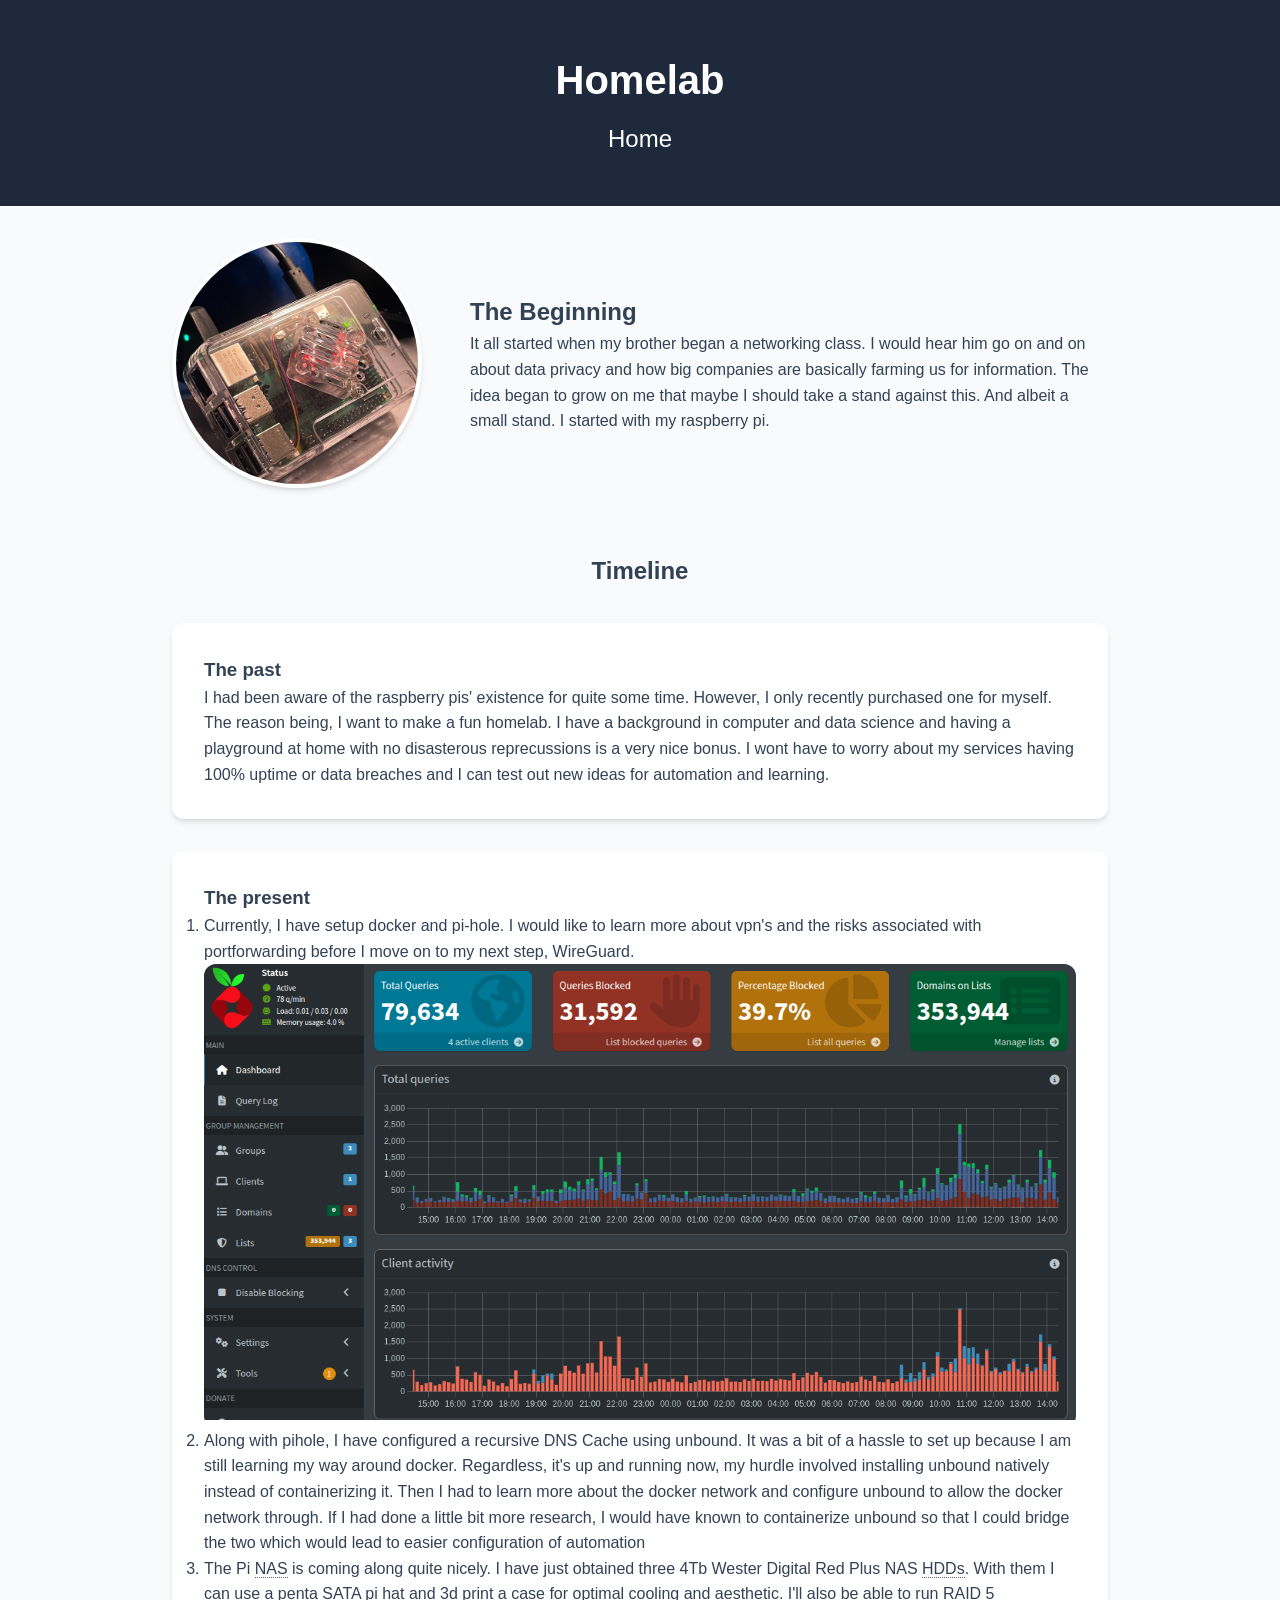
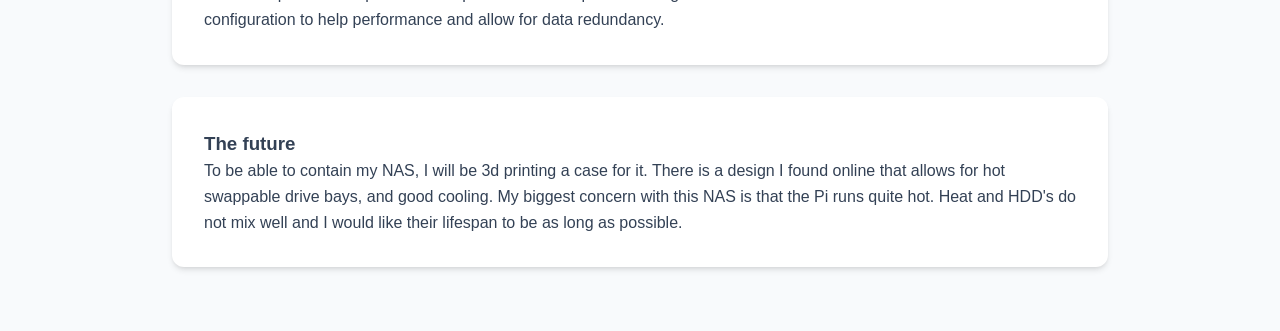
==== homelab.html @ 77674247 "Homelab content update" ====
<!DOCTYPE html>
<html lang="en">

<head>
    <meta charset="UTF-8">
    <meta name="viewport" content="width=device-width, initial-scale=1.0">
    <meta name="description"
        content="Ren Moody's personal portfolio website showcasing projects and experience in software development.">
    <meta name="keywords"
        content="Ren Moody, portfolio, software developer, projects, computer science, Christopher Newport University">
    <title>Ren Moody Portfolio</title>
    <link rel="stylesheet" href="new_style.css">
    <link rel="stylesheet" href="https://cdnjs.cloudflare.com/ajax/libs/font-awesome/6.5.1/css/all.min.css">
</head>

<body>
    <header>
        <div class="header">
            <h1>Homelab</h1>
            <nav><a href="index.html" style="text-decoration: none">Home</a></nav>
        </div>
    </header>

    <section id=about>
        <div class="container">
            <img src="./images/pi.jpeg" alt="raspberrypi" class="profile-pic">
            <div class="about-text">
                <h2>The Beginning</h2>
                <p>It all started when my brother began a networking class. I would hear him go on and on about data
                    privacy and how big companies are basically farming us for information. The idea began to grow on me
                    that maybe I should take a stand against this. And albeit a small stand. I started with my raspberry
                    pi.</p>
            </div>
    </section>
    <section id="projects">
        <div class="container">
            <h2>Timeline</h2>
            <div class="project" tabindex="0">
                <h3>The past</h3>
                <p>I had been aware of the raspberry pis' existence for quite some time. However, I only recently
                    purchased one for myself. The reason being, I want to make a fun homelab. I have a background in
                    computer and data science and having a playground at home with no disasterous reprecussions is a
                    very nice bonus. I wont have to worry about my services having 100% uptime or data breaches and I
                    can test out new ideas for automation and learning.</p>
            </div>

            <div class="project" tabindex="0">

                <h3>The present</h3>
                <ol>
                    <li>
                        <p>Currently, I have setup docker and pi-hole. I would like to learn more about vpn's and the
                            risks
                            associated with portforwarding before I move on to my next step, WireGuard. </p>
                        <div class="img">
                            <img src="./images/pi_stats.png" id="pi-stats">
                        </div>
                    </li>
                    <li>
                        <p>Along with pihole, I have configured a recursive DNS Cache using unbound. It was a bit of a
                            hassle to
                            set up because I am still learning my way around docker. Regardless, it's up and running
                            now, my
                            hurdle involved installing unbound natively instead of containerizing it. Then I had to
                            learn more
                            about the docker network and configure unbound to allow the docker network through. If I had
                            done a
                            little bit more research, I would have known to containerize unbound so that I could bridge
                            the two
                            which would lead to easier configuration of automation</p>
                    </li>
                    <li>
                        The Pi <span class="tooltip"
                            data-tooltip="Network Attached Storage: Your own private cloud.">NAS</span></span> is coming
                        along quite nicely. I have just obtained three 4Tb Wester Digital Red Plus NAS <span
                            class="tooltip" data-tooltip="Hard Disk Drive: Magnetic storage for your data.">HDDs</span>.
                        With them I can use a penta SATA pi hat and 3d print a case for optimal cooling and aesthetic.
                        I'll also be able to run RAID 5 configuration to help performance and allow for data redundancy.
                    </li>
                </ol>
            </div>

            <div class="project" tabindex="0">
                <h3>The future</h3>
                <p>
                    To be able to contain my NAS, I will be 3d printing a case for it. There is a design I found online
                    that allows for hot swappable drive bays, and good cooling. My biggest concern with this NAS is that
                    the Pi runs quite hot. Heat and HDD's do not mix well and I would like their lifespan to be as long
                    as possible.

                </p>
            </div>
            <!-- Congratulations for looking through my src code -->
        </div>
    </section>
    <script src="script.js"></script>
</body>

</html>
---- new_style.css ----
:root {
    --primary-color: #2563eb;
    --secondary-color: #1e293b;
    --accent-color: #38bdf8;
    --bg-color: #f8fafc;
    --text-color: #334155;
    --white: #ffffff;
    --shadow: 0 4px 6px -1px rgb(0 0 0 / 0.1), 0 2px 4px -2px rgb(0 0 0 / 0.1);
    --border-radius: 12px;
}

/* Base styling */
* {
    margin: 0;
    padding: 0;
    box-sizing: border-box;
}

html {
    scroll-behavior: smooth;
}

body {
    position: relative;
    font-family: 'Inter', -apple-system, sans-serif;
    line-height: 1.6;
    background-color: var(--bg-color);
    color: var(--text-color);
}
main {
    position: relative;
}
.container {
    max-width: 1000px;
    margin: 0 auto;
    padding: 2rem;
}

/* Header & Nav */
header {
    background: var(--secondary-color);
    color: var(--white);
    padding: 3rem 1rem;
    text-align: center;
}

.header h1 {
    font-size: 2.5rem;
    margin-bottom: 0.5rem;
}

.header nav ul {
    list-style: none;
    display: flex;
    justify-content: center;
    gap: 1.5rem;
    margin-top: 1rem;
}

.header nav a {
    color: var(--white);
    font-size: 1.5rem;
}
.header nav li {
    transition: transform 0.2s ease-out;
    transform: scale(1);
}
.header nav li:hover {
    transition: transform 0.2s ease;
    transform: scale(1.3);
}

/* About */
#about .container {
    display: flex;
    align-items: center;
    gap: 3rem;
    flex-wrap: wrap;
}

.profile-pic {
    width: 250px;
    height: 250px;
    border-radius: 50%;
    object-fit: cover;
    box-shadow: var(--shadow);
    border: 4px solid var(--white);
}

.about-text {
    flex: 1;
    min-width: 300px;
}

/* Skills */

#skills-sentinel {
    position: absolute;
    top: 40vh;
    width: 1px;
    height: 1px;     
    visibility: hidden;
    pointer-events: none;
}

#skills-overview {
    position: sticky;
    top: 0;
    z-index: 100;
    transition: padding 0.3s ease;
    background: inherit;
}

#skills-overview.is-pinned {
    padding: 0.5rem 0;
}
#skills-overview h2 {

    transition: 
        opacity 0.8s ease, 
        max-height 0.5s ease 0.3s, 
        margin-bottom 0.5s ease 0.3s;
        
    max-height: 100px; 
    opacity: 1;
    overflow: hidden;
    margin-bottom: 1rem;
}
#skills-overview.is-pinned h2 {
    opacity: 0;
    max-height: 0;
    margin-bottom: 0;
}

.skills-hub {
    display: flex;
    flex-wrap: wrap;
    gap: 0.8rem;
    margin-top: 1.5rem;
}

.skill-tag {
    text-decoration: none;
    background: var(--white);
    color: var(--primary-color);
    padding: 0.5rem 1.2rem;
    border-radius: 50px;
    font-weight: 600;
    font-size: 0.9rem;
    box-shadow: var(--shadow);
    transition: all 0.3s cubic-bezier(0.4, 0, 0.2, 1);
    border: 1px solid rgba(37, 99, 235, 0.1);
}

.skill-tag:hover {
    background: var(--primary-color);
    color: var(--white);
    transform: scale(1.05);
}

.skill-tag.active-skill {
    background: var(--primary-color);
    color: var(--white);
    transform: scale(1.05);
}


/* Projects */
#projects h2 {
    margin-bottom: 2rem;
    text-align: center;
}

.project {
    scroll-margin-top: 200px;
    background: var(--white);
    padding: 2rem;
    border-radius: var(--border-radius);
    margin-bottom: 2rem;
    outline: 2px solid transparent;
    box-shadow: var(--shadow);
    transition: outline 0.5s ease, box-shadow 0.4s ease, transform 0.4s ease;
}

.project.active-project {
    outline: 2px solid rgba(37, 100, 235, 0.342);
    box-shadow: 0 15px 25px rgba(0, 0, 0, 0.15); 
    transform: translateY(-5px);
}

.project:hover {
    transform: translateY(-5px);
}

.project h3 a {
    color: var(--secondary-color);
    text-decoration: none;
    cursor: pointer;
}

.project h3 a:hover {
    color: var(--primary-color);
}


.project h3 a::before {
    content: '>';
    font-size: 0.8em;
    transition: margin-left 0.2s;
}


.project h3 a:hover::before {
    margin-left: 5px;
}

.project h3 a:active {
    opacity: 0.7;
    transform: scale(0.98);
}


.project-split {
    display: flex;
    align-items: center;
    gap: 2rem;
    overflow: hidden;
}

.project:has(.video-container.expanded) {
    transform: none !important;
    z-index: 99999;
}

.project-split .split-object {
    position: relative;
    width: 40%;
    aspect-ratio: 1/1.4;
    border-radius: var(--border-radius);
    overflow: hidden;
    background: #000;
    flex-shrink: 0;
}

.project .img {
    width: 100%;
    display: block;
    overflow: hidden;
    border-radius: var(--border-radius);
}

.img img {
    width: 100%;
}

.video-container {
    position: relative;
    cursor: pointer;
    width: 40%;
    aspect-ratio: 1/1.4;
    border-radius: var(--border-radius);
    overflow: hidden;
    background: #000;
    flex-shrink: 0;
    align-self: flex-start;
}

.video-container video {
    width: 100%;
    height: 100%;
    display: block;
}


.tooltip {
    border-bottom: 1px dotted #666;
    position: relative;
    cursor: help;
}

/* The Bubble */
.tooltip::after {
    content: attr(data-tooltip);
    position: absolute;
    bottom: 125%;
    left: 50%;
    transform: translateX(-50%);
    background-color: #333;
    color: #fff;
    padding: 8px;
    border-radius: 5px;
    font-size: 14px;
    white-space: nowrap;
    opacity: 0;
    visibility: hidden;
    transition: opacity 0.3s;
    z-index: 10;
}

.tooltip:hover::after {
    opacity: 1;
    visibility: visible;
}



footer {
    text-align: center;
    padding: 2rem;
    background: var(--secondary-color);
    color: var(--white);
    margin-top: 4rem;
}

@media (max-width: 768px) {
    #about .container {
        flex-direction: column;
        text-align: center;
    }

    #skills-overview {
        background-color: transparent;
    }
    #skills-overview h2{
        display: none;
    }
    #skills-overview p{
        display: none;
    }

    .header h1 {
        font-size: 2rem;
    }

    .project-split {
        flex-direction: column;
    }

    .project-split .video-container {
        flex-basis: auto;
        width: 100%;
    }

    .project h3 a {
        background-color: rgba(var(--secondary-color-rgb), 0.1);
        padding: 2px 6px;
        border-radius: 4px;
        font-weight: bold;
    }
}
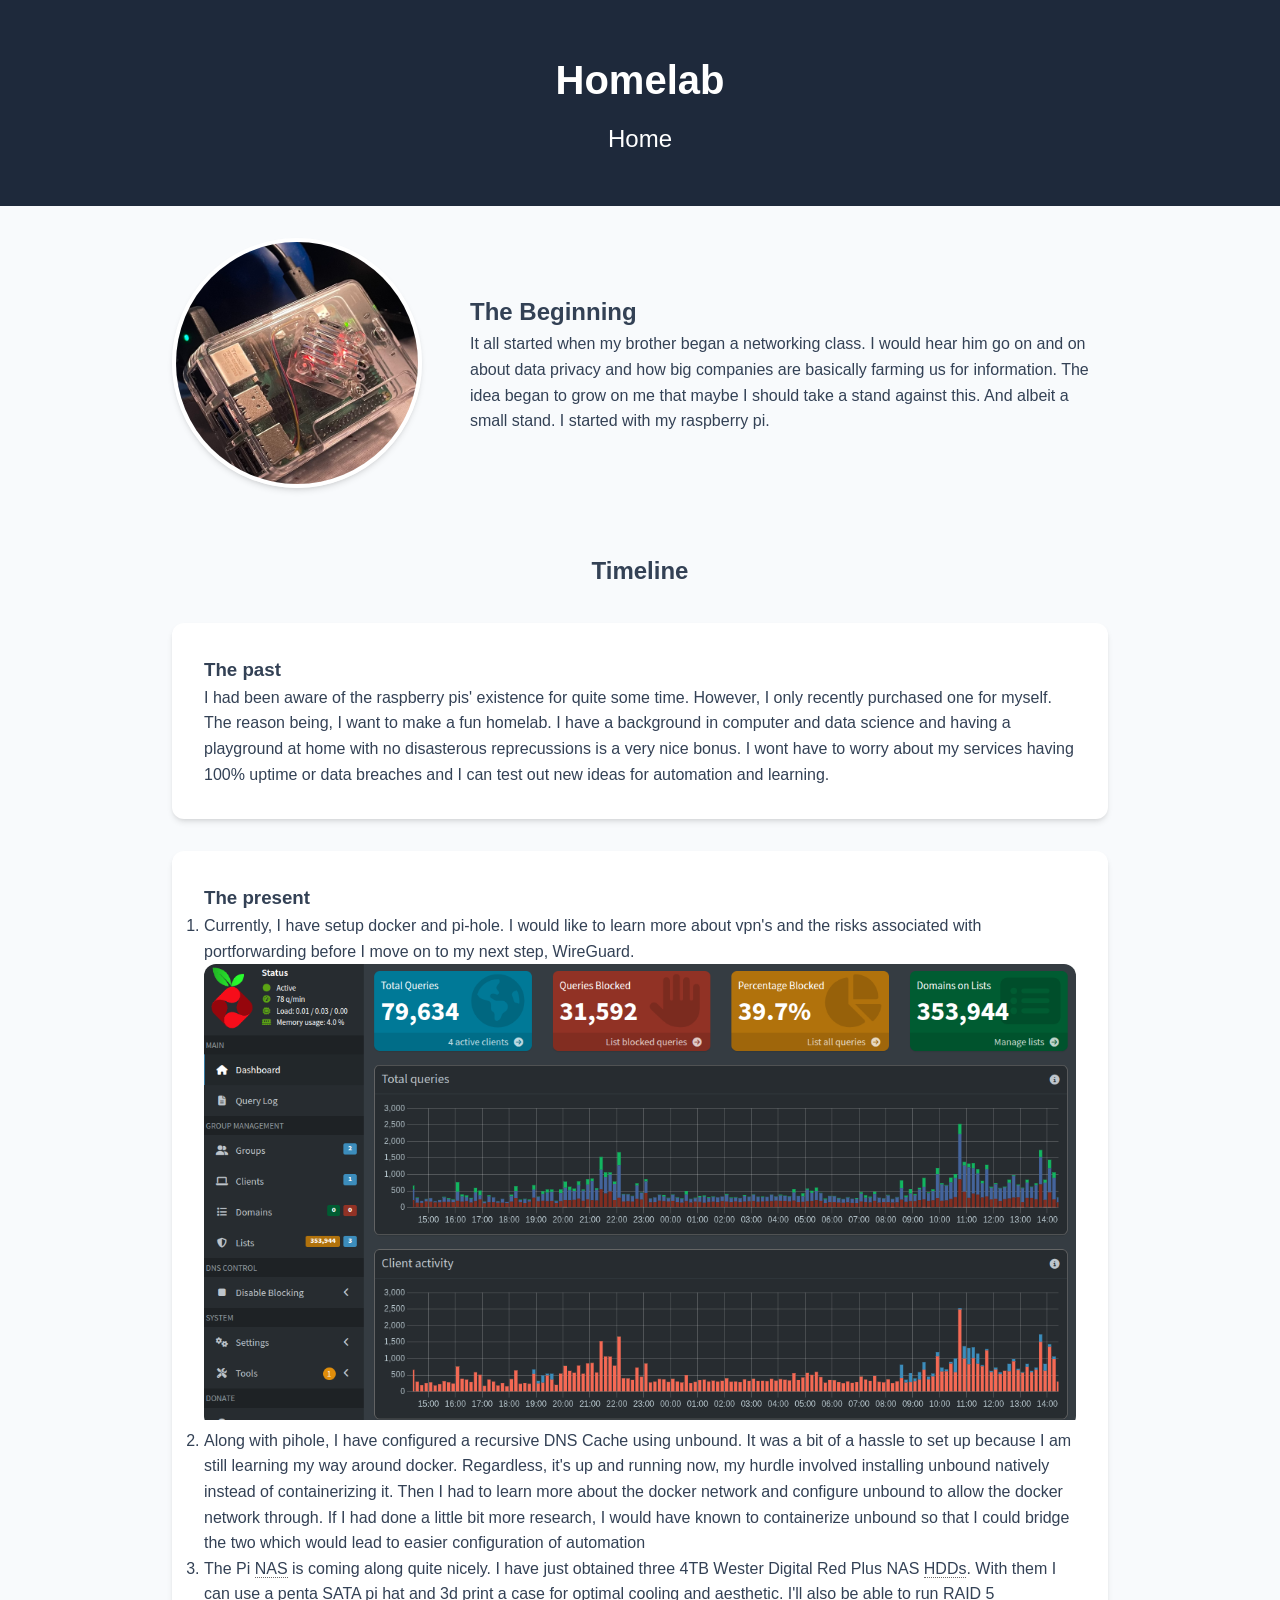
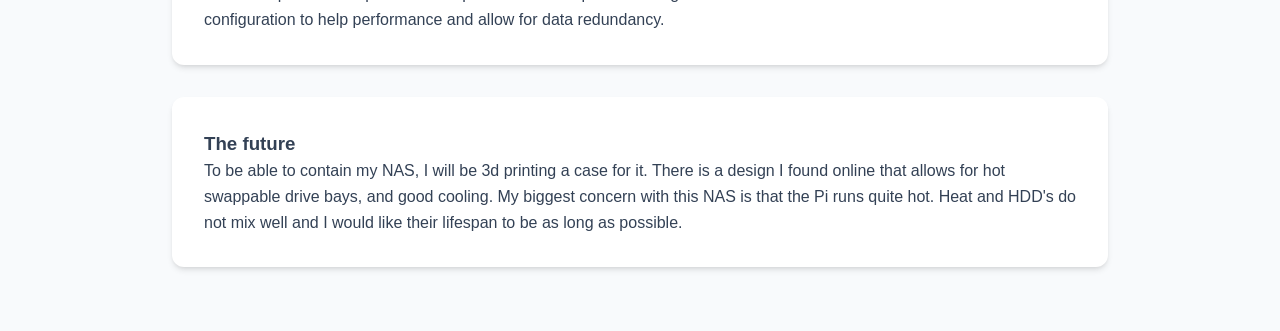
==== commit 5fcb91e3: "typo" ====
--- a/homelab.html
+++ b/homelab.html
@@ -72,7 +72,7 @@
                     <li>
                         The Pi <span class="tooltip"
                             data-tooltip="Network Attached Storage: Your own private cloud.">NAS</span></span> is coming
-                        along quite nicely. I have just obtained three 4Tb Wester Digital Red Plus NAS <span
+                        along quite nicely. I have just obtained three 4TB Wester Digital Red Plus NAS <span
                             class="tooltip" data-tooltip="Hard Disk Drive: Magnetic storage for your data.">HDDs</span>.
                         With them I can use a penta SATA pi hat and 3d print a case for optimal cooling and aesthetic.
                         I'll also be able to run RAID 5 configuration to help performance and allow for data redundancy.
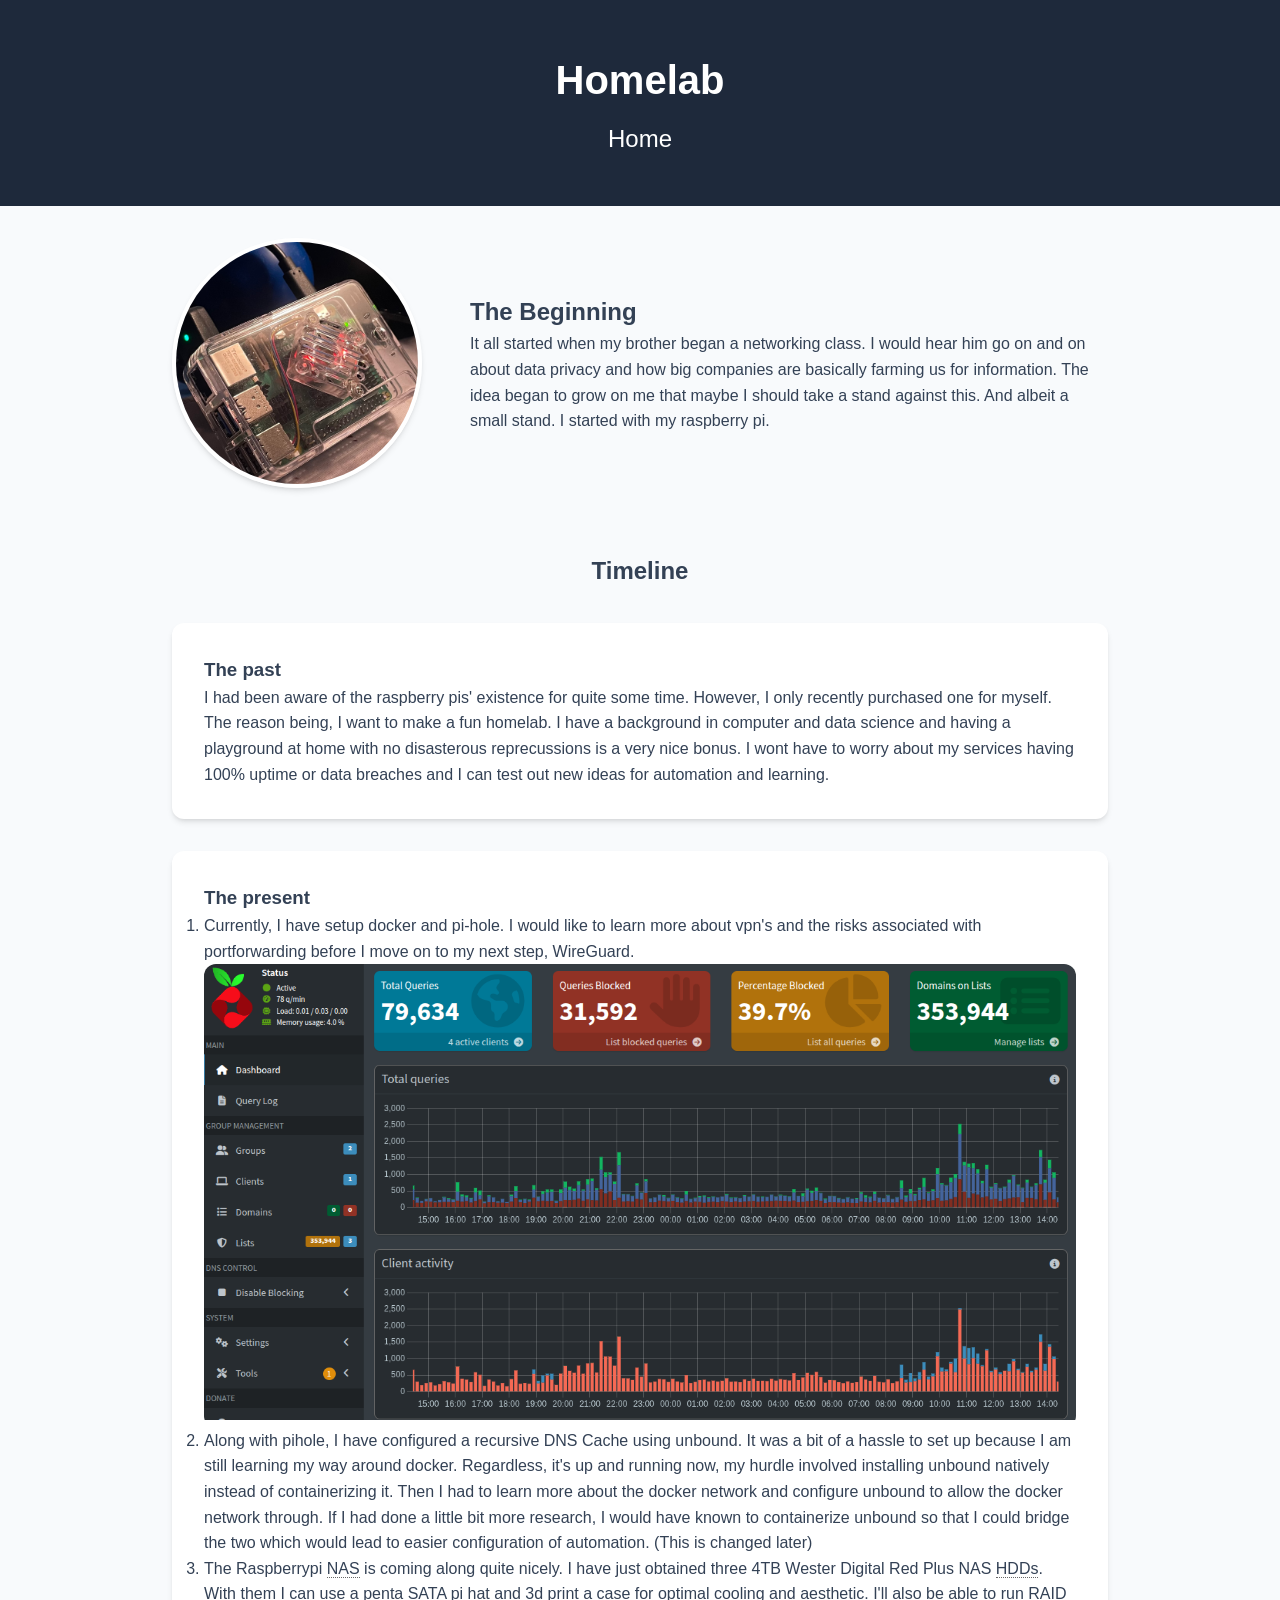
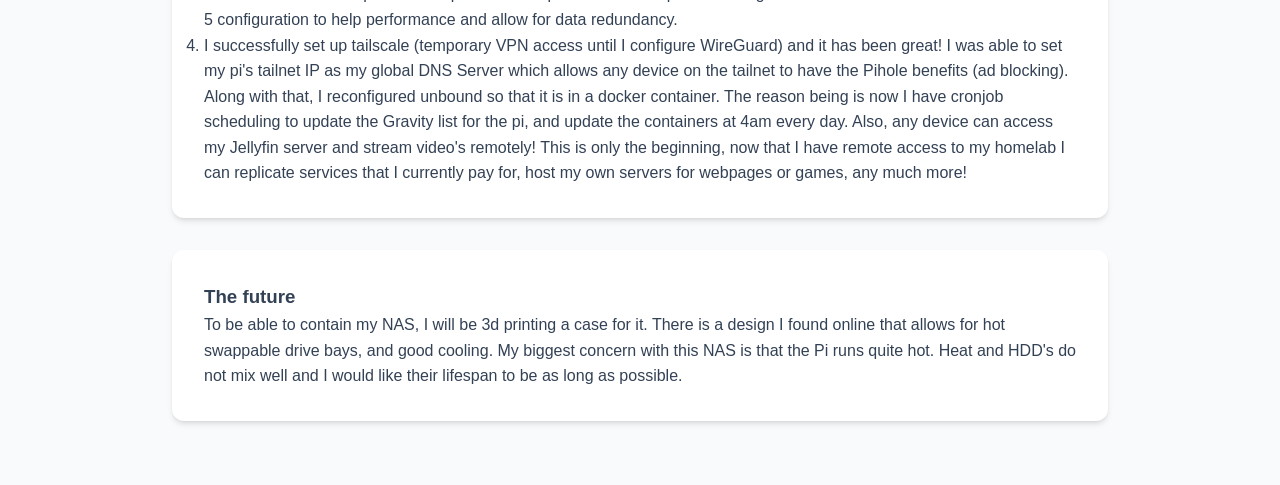
==== commit 6c61f562: "Homelab updates" ====
--- a/homelab.html
+++ b/homelab.html
@@ -67,15 +67,26 @@
                             done a
                             little bit more research, I would have known to containerize unbound so that I could bridge
                             the two
-                            which would lead to easier configuration of automation</p>
+                            which would lead to easier configuration of automation. (This is changed later)</p>
                     </li>
                     <li>
-                        The Pi <span class="tooltip"
+                        The Raspberrypi <span class="tooltip"
                             data-tooltip="Network Attached Storage: Your own private cloud.">NAS</span></span> is coming
                         along quite nicely. I have just obtained three 4TB Wester Digital Red Plus NAS <span
                             class="tooltip" data-tooltip="Hard Disk Drive: Magnetic storage for your data.">HDDs</span>.
                         With them I can use a penta SATA pi hat and 3d print a case for optimal cooling and aesthetic.
                         I'll also be able to run RAID 5 configuration to help performance and allow for data redundancy.
+                    </li>
+                    <li>
+                        I successfully set up tailscale (temporary VPN access until I configure WireGuard) and it has
+                        been great! I was able to set my pi's tailnet IP as my global DNS Server which allows any device
+                        on the tailnet to have the Pihole benefits (ad blocking). Along with that, I reconfigured
+                        unbound so that it is in a docker container. The reason being is now I have cronjob scheduling
+                        to update the Gravity list for the pi, and update the containers at 4am every day. Also, any
+                        device can access my
+                        Jellyfin server and stream video's remotely! This is only the beginning, now that I have remote
+                        access to my homelab I can replicate services that I currently pay for, host my own servers for
+                        webpages or games, any much more!
                     </li>
                 </ol>
             </div>
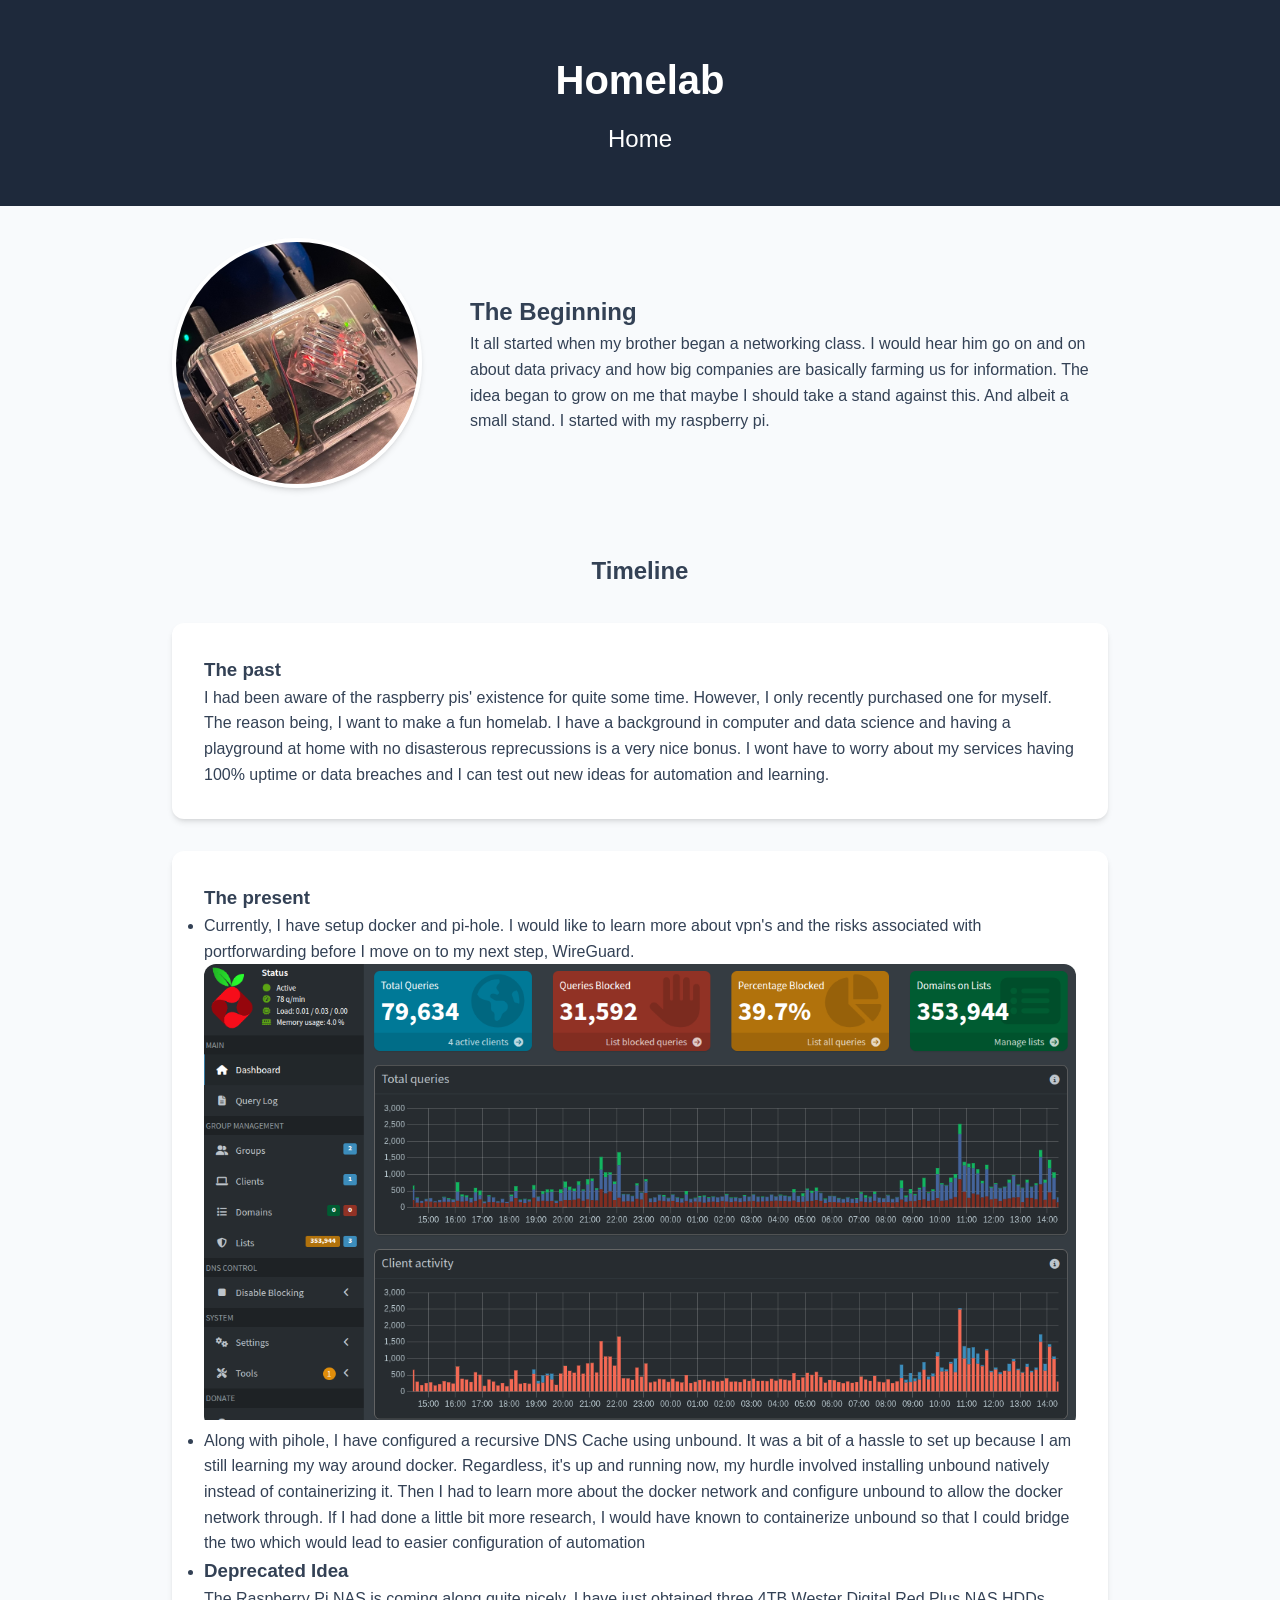
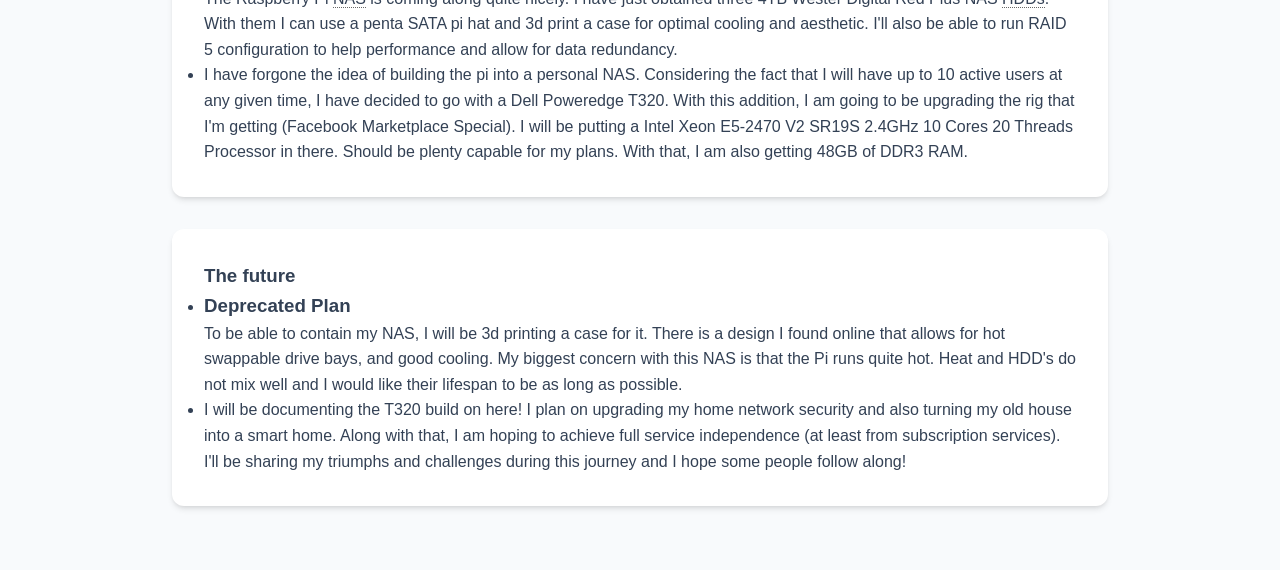
==== commit b75d5132: "Homelab updates" ====
--- a/homelab.html
+++ b/homelab.html
@@ -47,8 +47,8 @@
             <div class="project" tabindex="0">
 
                 <h3>The present</h3>
-                <ol>
-                    <li>
+                <ul>
+                    <li> 
                         <p>Currently, I have setup docker and pi-hole. I would like to learn more about vpn's and the
                             risks
                             associated with portforwarding before I move on to my next step, WireGuard. </p>
@@ -67,10 +67,10 @@
                             done a
                             little bit more research, I would have known to containerize unbound so that I could bridge
                             the two
-                            which would lead to easier configuration of automation. (This is changed later)</p>
+                            which would lead to easier configuration of automation</p>
                     </li>
-                    <li>
-                        The Raspberrypi <span class="tooltip"
+                    <li> <h3>Deprecated Idea</h3>
+                        The Raspberry Pi <span class="tooltip"
                             data-tooltip="Network Attached Storage: Your own private cloud.">NAS</span></span> is coming
                         along quite nicely. I have just obtained three 4TB Wester Digital Red Plus NAS <span
                             class="tooltip" data-tooltip="Hard Disk Drive: Magnetic storage for your data.">HDDs</span>.
@@ -78,28 +78,29 @@
                         I'll also be able to run RAID 5 configuration to help performance and allow for data redundancy.
                     </li>
                     <li>
-                        I successfully set up tailscale (temporary VPN access until I configure WireGuard) and it has
-                        been great! I was able to set my pi's tailnet IP as my global DNS Server which allows any device
-                        on the tailnet to have the Pihole benefits (ad blocking). Along with that, I reconfigured
-                        unbound so that it is in a docker container. The reason being is now I have cronjob scheduling
-                        to update the Gravity list for the pi, and update the containers at 4am every day. Also, any
-                        device can access my
-                        Jellyfin server and stream video's remotely! This is only the beginning, now that I have remote
-                        access to my homelab I can replicate services that I currently pay for, host my own servers for
-                        webpages or games, any much more!
+                        I have forgone the idea of building the pi into a personal NAS. Considering the fact that I will have up to 10 active users at any given time, I have decided to go with a Dell Poweredge T320. With this addition, I am going to be upgrading the rig that I'm getting (Facebook Marketplace Special). I will be putting a Intel Xeon E5-2470 V2 SR19S 2.4GHz 10 Cores 20 Threads Processor in there. Should be plenty capable for my plans. With that, I am also getting 48GB of DDR3 RAM.
                     </li>
                 </ol>
             </div>
 
+            <div>
+
+            </div>
+
             <div class="project" tabindex="0">
                 <h3>The future</h3>
-                <p>
+                <ul>
+                    <li>
+                        <h3>Deprecated Plan</h3>
                     To be able to contain my NAS, I will be 3d printing a case for it. There is a design I found online
                     that allows for hot swappable drive bays, and good cooling. My biggest concern with this NAS is that
                     the Pi runs quite hot. Heat and HDD's do not mix well and I would like their lifespan to be as long
                     as possible.
-
-                </p>
+                    </li>
+                    <li>
+                        I will be documenting the T320 build on here! I plan on upgrading my home network security and also turning my old house into a smart home. Along with that, I am hoping to achieve full service independence (at least from subscription services). I'll be sharing my triumphs and challenges during this journey and I hope some people follow along!
+                    </li>
+                </ul>
             </div>
             <!-- Congratulations for looking through my src code -->
         </div>
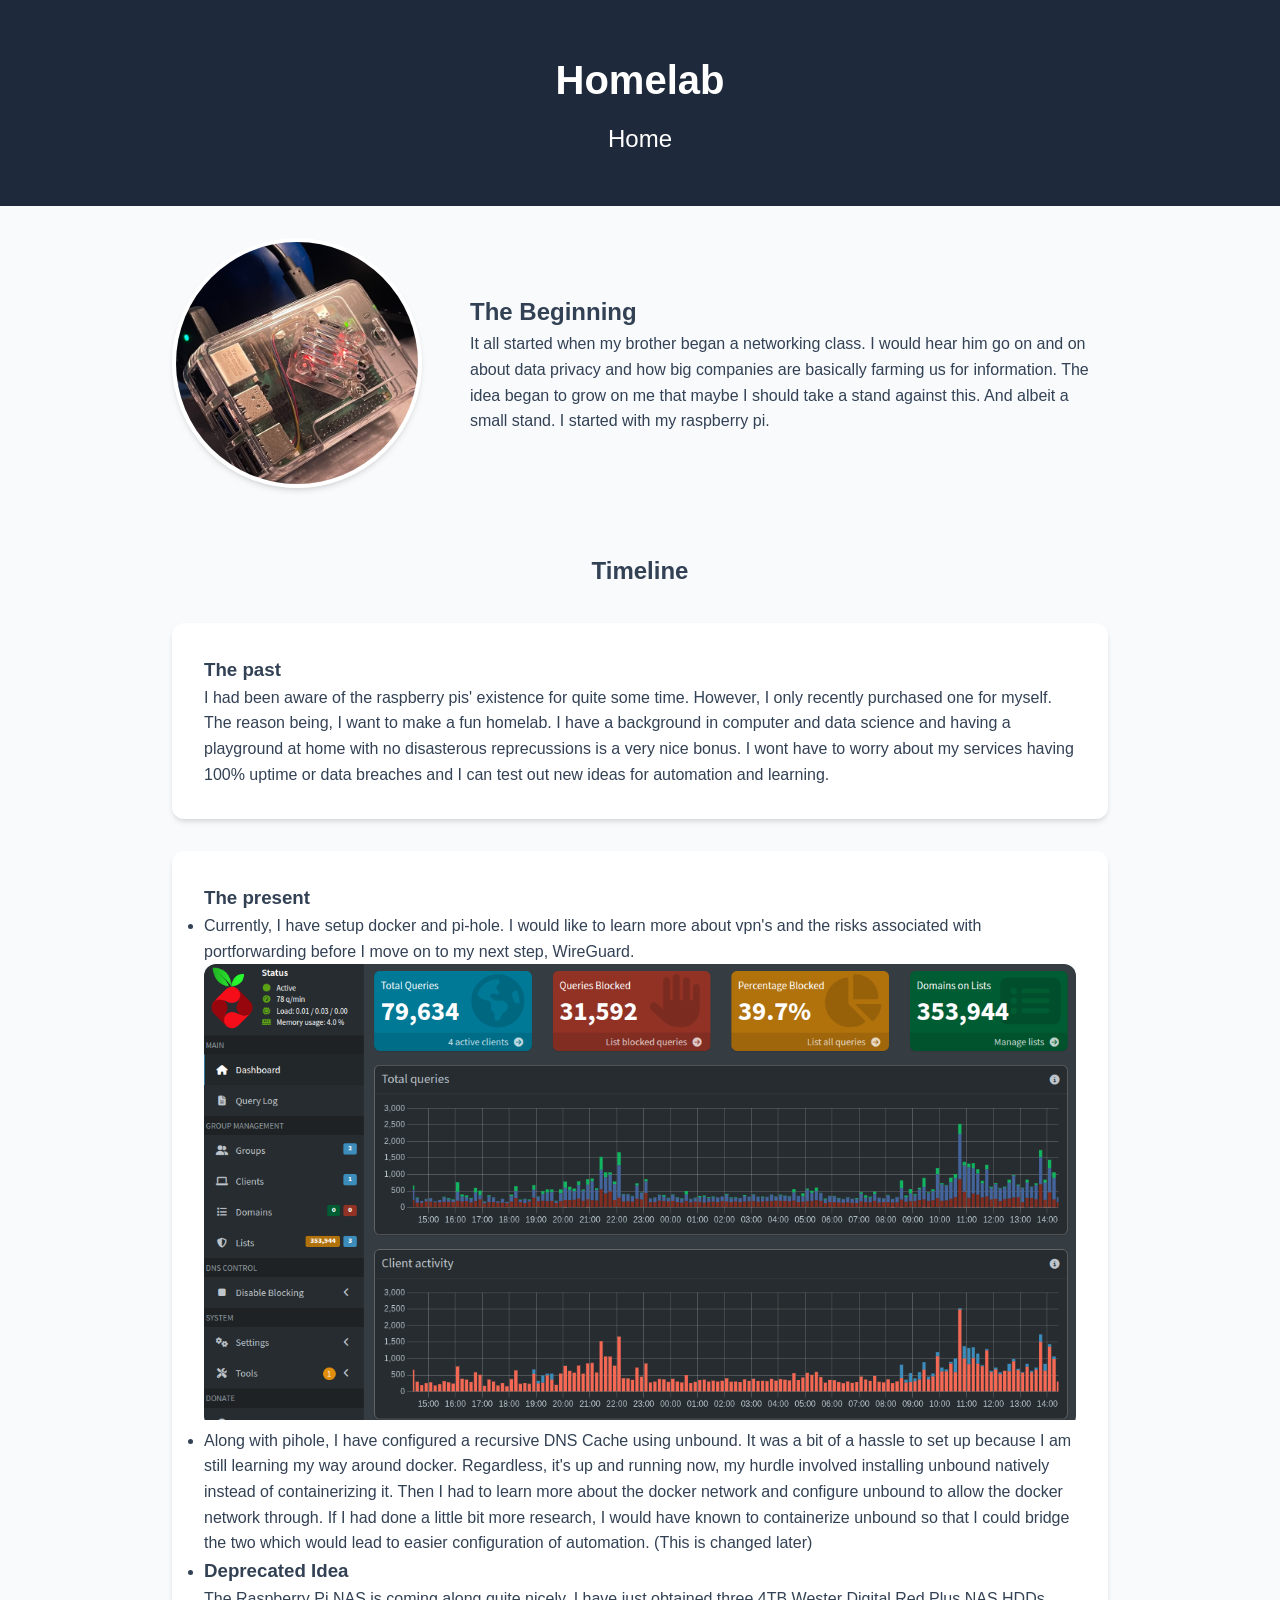
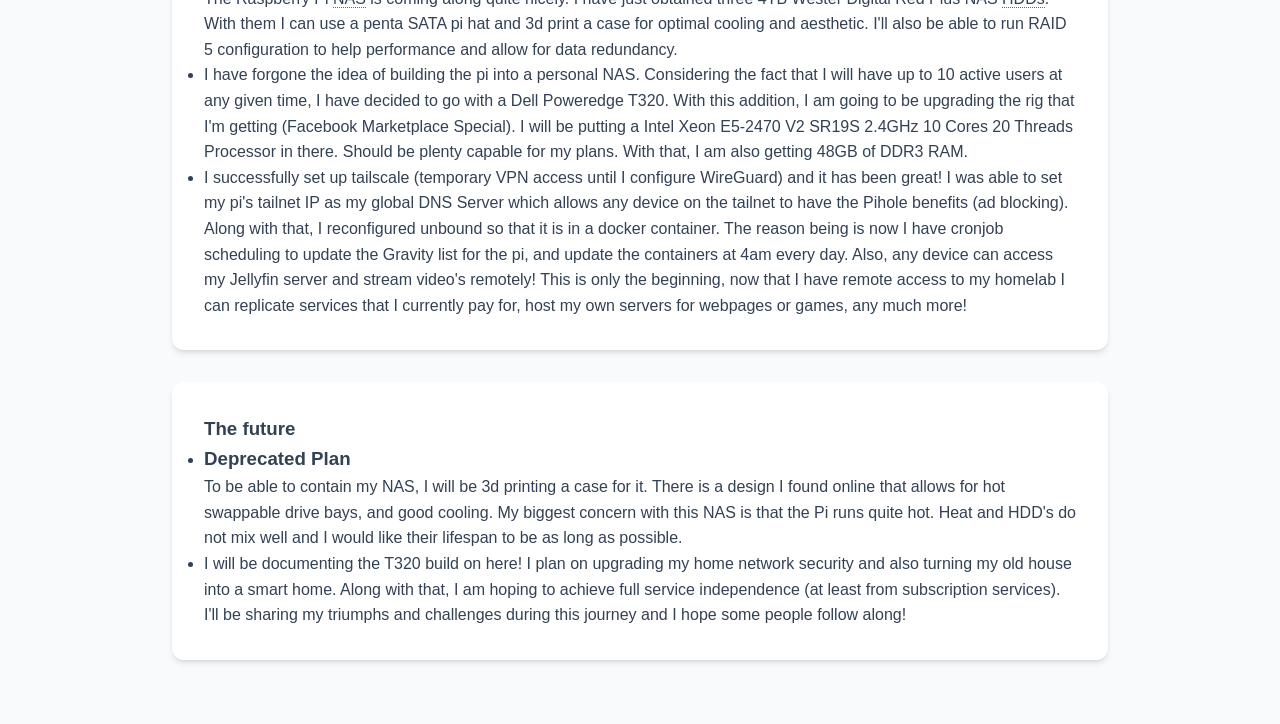
==== commit 28b5f2d8: "Merge conflict" ====
--- a/homelab.html
+++ b/homelab.html
@@ -67,7 +67,7 @@
                             done a
                             little bit more research, I would have known to containerize unbound so that I could bridge
                             the two
-                            which would lead to easier configuration of automation</p>
+                            which would lead to easier configuration of automation. (This is changed later)</p>
                     </li>
                     <li> <h3>Deprecated Idea</h3>
                         The Raspberry Pi <span class="tooltip"
@@ -80,6 +80,15 @@
                     <li>
                         I have forgone the idea of building the pi into a personal NAS. Considering the fact that I will have up to 10 active users at any given time, I have decided to go with a Dell Poweredge T320. With this addition, I am going to be upgrading the rig that I'm getting (Facebook Marketplace Special). I will be putting a Intel Xeon E5-2470 V2 SR19S 2.4GHz 10 Cores 20 Threads Processor in there. Should be plenty capable for my plans. With that, I am also getting 48GB of DDR3 RAM.
                     </li>
+                    <li>                        I successfully set up tailscale (temporary VPN access until I configure WireGuard) and it has
+                        been great! I was able to set my pi's tailnet IP as my global DNS Server which allows any device
+                        on the tailnet to have the Pihole benefits (ad blocking). Along with that, I reconfigured
+                        unbound so that it is in a docker container. The reason being is now I have cronjob scheduling
+                        to update the Gravity list for the pi, and update the containers at 4am every day. Also, any
+                        device can access my
+                        Jellyfin server and stream video's remotely! This is only the beginning, now that I have remote
+                        access to my homelab I can replicate services that I currently pay for, host my own servers for
+                        webpages or games, any much more!</li>
                 </ol>
             </div>
 
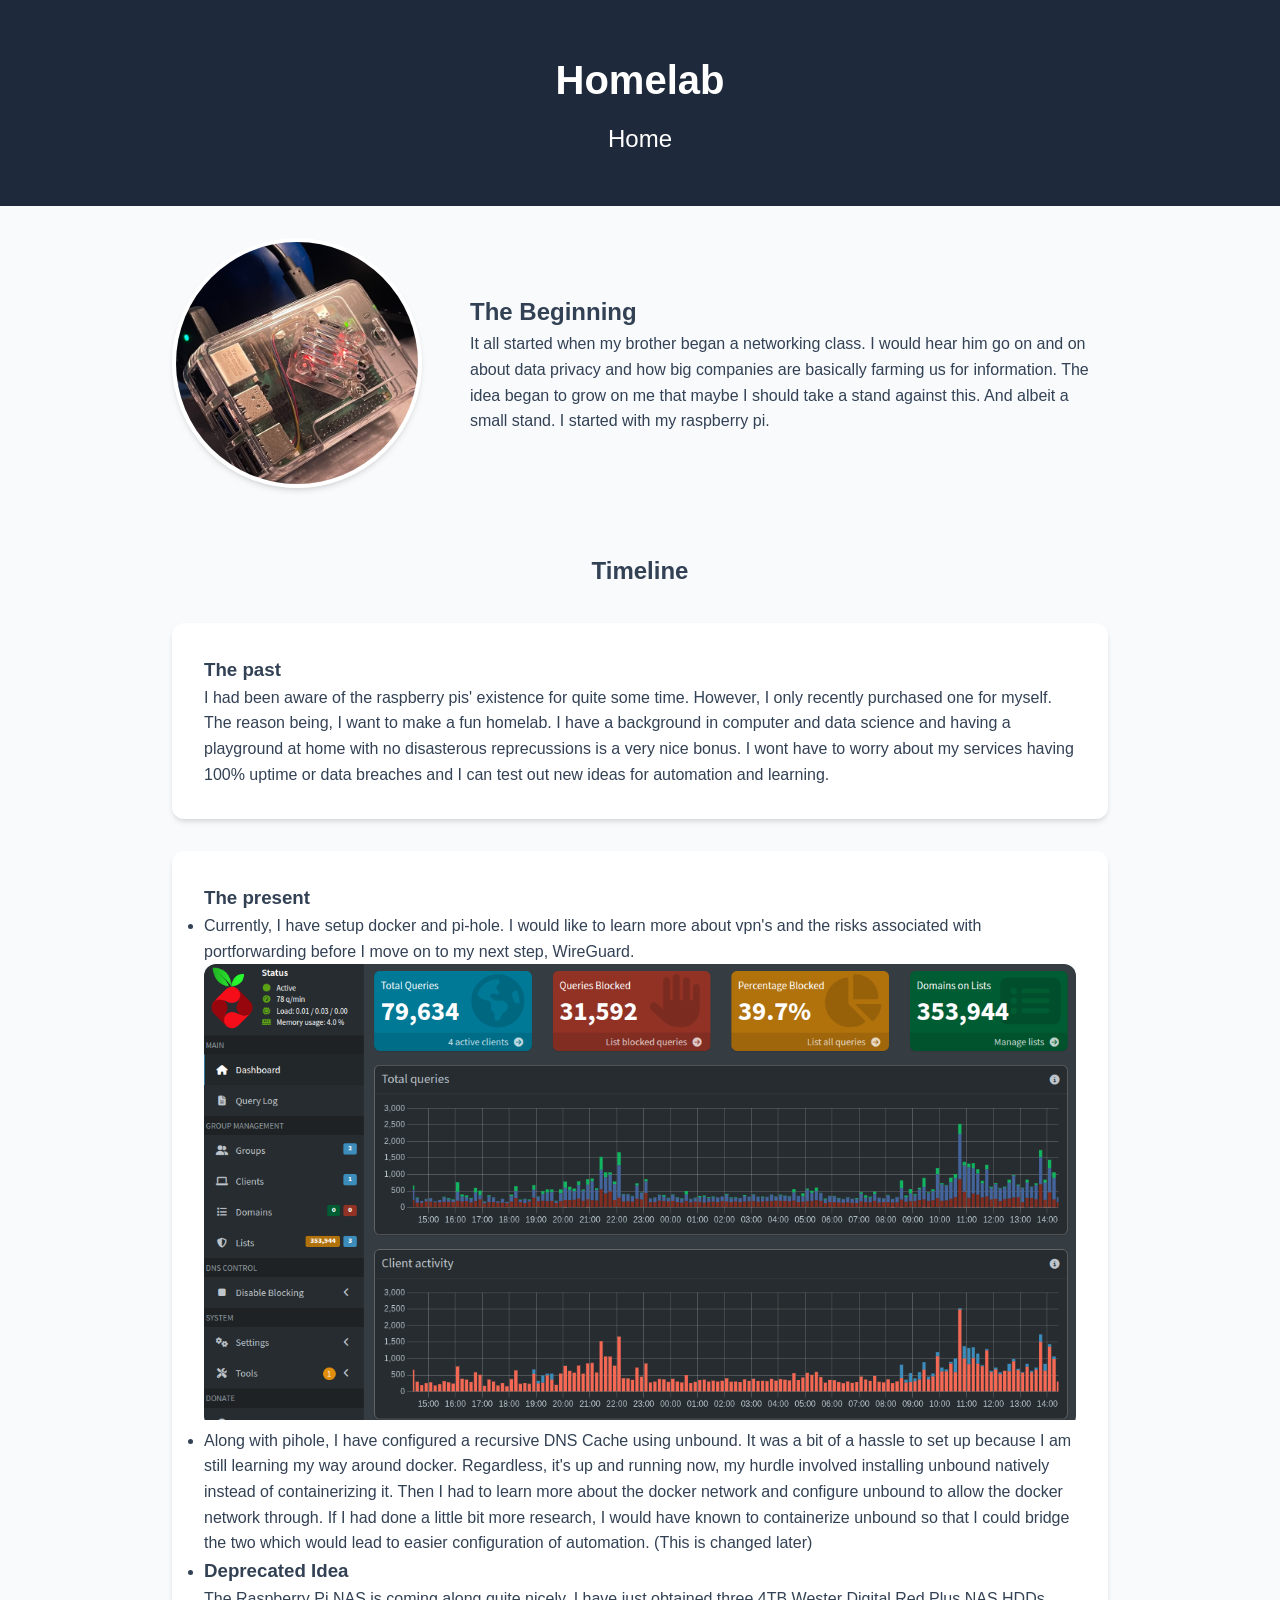
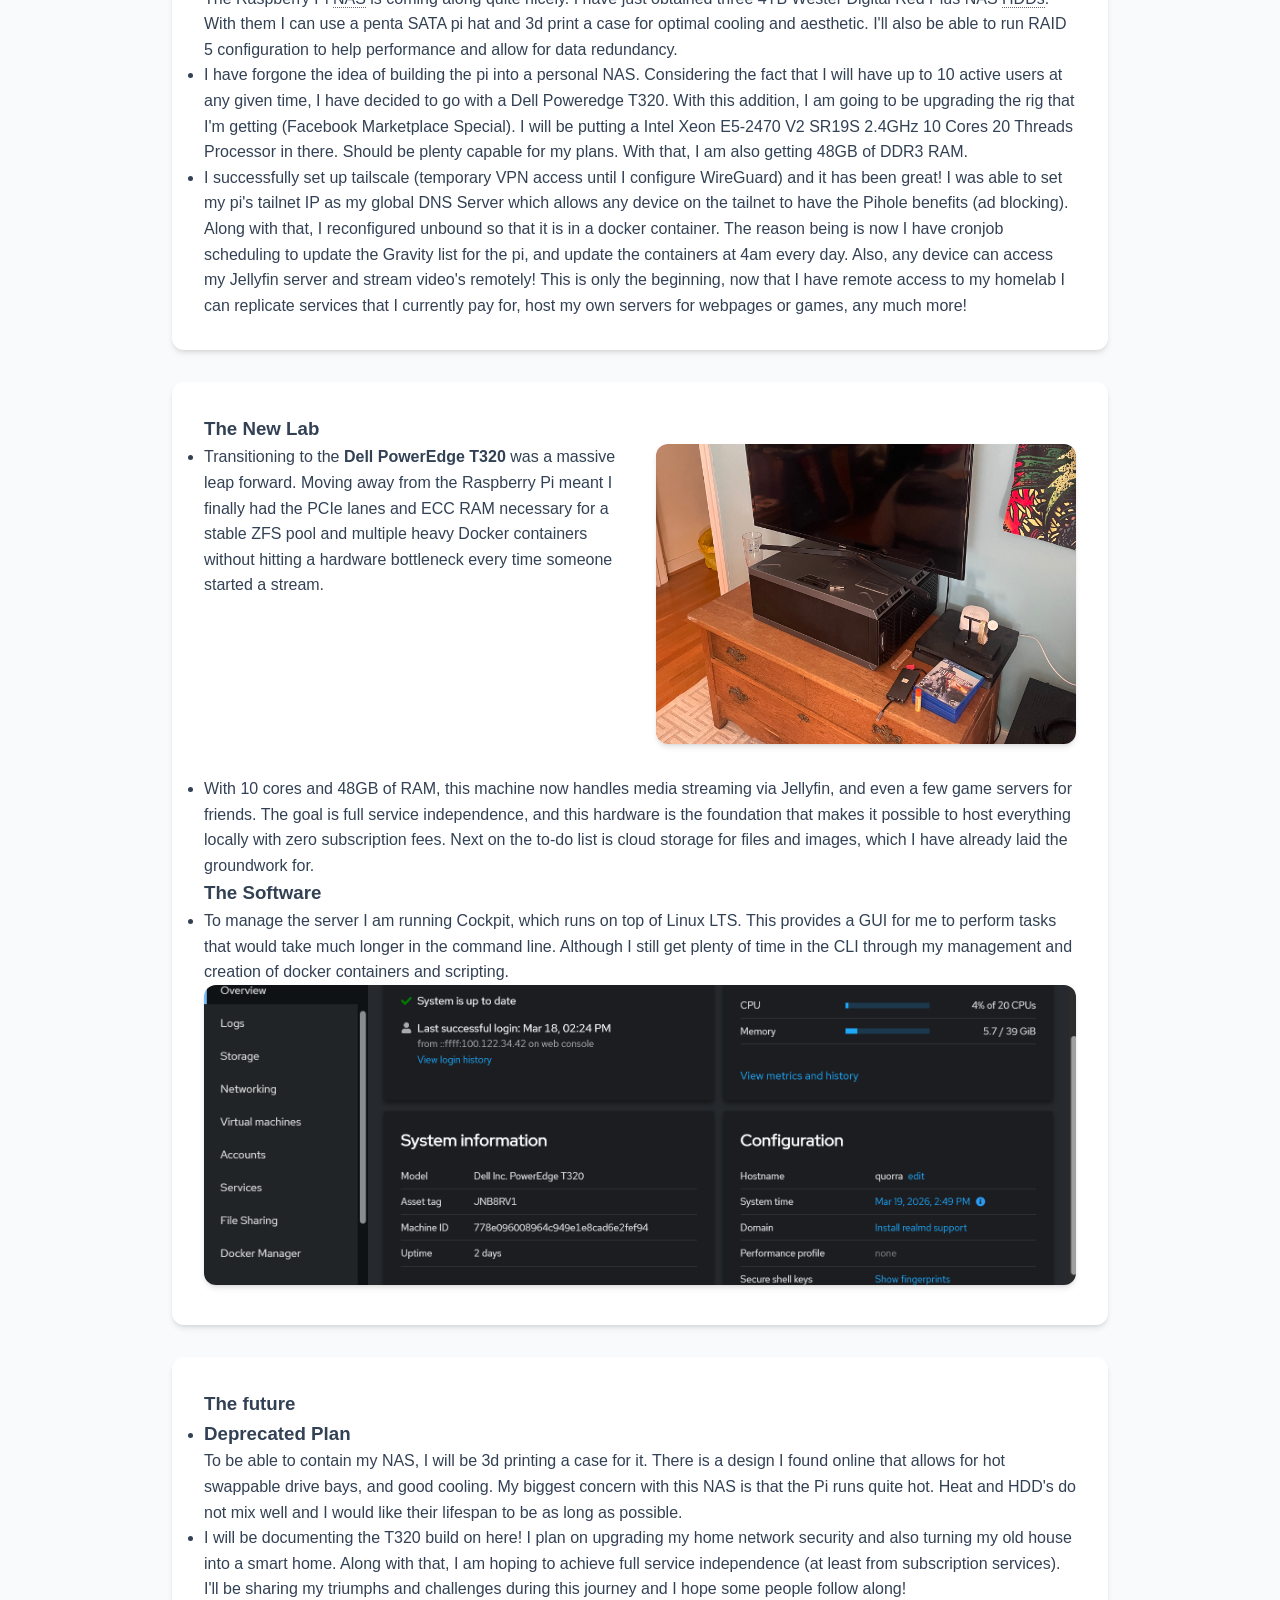
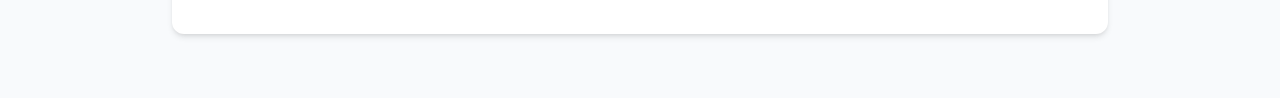
==== commit 9290a011: "Homelab Update" ====
--- a/homelab.html
+++ b/homelab.html
@@ -48,7 +48,7 @@
 
                 <h3>The present</h3>
                 <ul>
-                    <li> 
+                    <li>
                         <p>Currently, I have setup docker and pi-hole. I would like to learn more about vpn's and the
                             risks
                             associated with portforwarding before I move on to my next step, WireGuard. </p>
@@ -69,7 +69,8 @@
                             the two
                             which would lead to easier configuration of automation. (This is changed later)</p>
                     </li>
-                    <li> <h3>Deprecated Idea</h3>
+                    <li>
+                        <h3>Deprecated Idea</h3>
                         The Raspberry Pi <span class="tooltip"
                             data-tooltip="Network Attached Storage: Your own private cloud.">NAS</span></span> is coming
                         along quite nicely. I have just obtained three 4TB Wester Digital Red Plus NAS <span
@@ -78,9 +79,13 @@
                         I'll also be able to run RAID 5 configuration to help performance and allow for data redundancy.
                     </li>
                     <li>
-                        I have forgone the idea of building the pi into a personal NAS. Considering the fact that I will have up to 10 active users at any given time, I have decided to go with a Dell Poweredge T320. With this addition, I am going to be upgrading the rig that I'm getting (Facebook Marketplace Special). I will be putting a Intel Xeon E5-2470 V2 SR19S 2.4GHz 10 Cores 20 Threads Processor in there. Should be plenty capable for my plans. With that, I am also getting 48GB of DDR3 RAM.
+                        I have forgone the idea of building the pi into a personal NAS. Considering the fact that I will
+                        have up to 10 active users at any given time, I have decided to go with a Dell Poweredge T320.
+                        With this addition, I am going to be upgrading the rig that I'm getting (Facebook Marketplace
+                        Special). I will be putting a Intel Xeon E5-2470 V2 SR19S 2.4GHz 10 Cores 20 Threads Processor
+                        in there. Should be plenty capable for my plans. With that, I am also getting 48GB of DDR3 RAM.
                     </li>
-                    <li>                        I successfully set up tailscale (temporary VPN access until I configure WireGuard) and it has
+                    <li> I successfully set up tailscale (temporary VPN access until I configure WireGuard) and it has
                         been great! I was able to set my pi's tailnet IP as my global DNS Server which allows any device
                         on the tailnet to have the Pihole benefits (ad blocking). Along with that, I reconfigured
                         unbound so that it is in a docker container. The reason being is now I have cronjob scheduling
@@ -89,7 +94,47 @@
                         Jellyfin server and stream video's remotely! This is only the beginning, now that I have remote
                         access to my homelab I can replicate services that I currently pay for, host my own servers for
                         webpages or games, any much more!</li>
-                </ol>
+                    </ol>
+            </div>
+            <div class="project" tabindex="0">
+                <h3>The New Lab</h3>
+
+                <div class="lab-intro-wrapper">
+                    <div class="lab-description">
+                        <ul>
+                            <li> Transitioning to the <strong>Dell PowerEdge T320</strong> was a massive leap forward.
+                                Moving away from the Raspberry Pi meant I finally had the PCIe lanes and ECC RAM
+                                necessary for a stable ZFS pool and multiple heavy Docker containers without
+                                hitting a hardware bottleneck every time someone started a stream.</li>
+                        </ul>
+                    </div>
+                    <div class="lab-image-container">
+                        <img src="./images/lab.jpeg" id="lab-img" alt="Dell Poweredge T320">
+                    </div>
+                </div>
+
+                <div class="lab-details-full">
+                    <ul>
+                        <li> With 10 cores and 48GB of RAM, this machine now handles media
+                            streaming via Jellyfin, and even a few game servers for friends. The goal is full
+                            service independence, and this hardware is the foundation that makes it possible
+                            to host everything locally with zero subscription fees. Next on the to-do list is cloud
+                            storage for files and images, which I have already laid the groundwork for.
+                        </li>
+                    </ul>
+                    <h3>The Software</h3>
+                    <ul>
+                        <li>
+                            To manage the server I am running Cockpit, which runs on top of Linux LTS. This provides a
+                            GUI for me to perform tasks that would take much longer in the command line. Although I
+                            still get plenty of time in the CLI through my management and creation of docker containers
+                            and scripting.
+                        </li>
+                    </ul>
+                    <div class="lab-image-container"><img src="./images/Cockpit.PNG" id="lab-img" alt="Cockpit"></div>
+
+
+                </div>
             </div>
 
             <div>
@@ -101,13 +146,19 @@
                 <ul>
                     <li>
                         <h3>Deprecated Plan</h3>
-                    To be able to contain my NAS, I will be 3d printing a case for it. There is a design I found online
-                    that allows for hot swappable drive bays, and good cooling. My biggest concern with this NAS is that
-                    the Pi runs quite hot. Heat and HDD's do not mix well and I would like their lifespan to be as long
-                    as possible.
+                        To be able to contain my NAS, I will be 3d printing a case for it. There is a design I found
+                        online
+                        that allows for hot swappable drive bays, and good cooling. My biggest concern with this NAS is
+                        that
+                        the Pi runs quite hot. Heat and HDD's do not mix well and I would like their lifespan to be as
+                        long
+                        as possible.
                     </li>
                     <li>
-                        I will be documenting the T320 build on here! I plan on upgrading my home network security and also turning my old house into a smart home. Along with that, I am hoping to achieve full service independence (at least from subscription services). I'll be sharing my triumphs and challenges during this journey and I hope some people follow along!
+                        I will be documenting the T320 build on here! I plan on upgrading my home network security and
+                        also turning my old house into a smart home. Along with that, I am hoping to achieve full
+                        service independence (at least from subscription services). I'll be sharing my triumphs and
+                        challenges during this journey and I hope some people follow along!
                     </li>
                 </ul>
             </div>
--- a/new_style.css
+++ b/new_style.css
@@ -9,7 +9,6 @@
     --border-radius: 12px;
 }
 
-/* Base styling */
 * {
     margin: 0;
     padding: 0;
@@ -27,16 +26,17 @@
     background-color: var(--bg-color);
     color: var(--text-color);
 }
+
 main {
     position: relative;
 }
+
 .container {
     max-width: 1000px;
     margin: 0 auto;
     padding: 2rem;
 }
 
-/* Header & Nav */
 header {
     background: var(--secondary-color);
     color: var(--white);
@@ -61,16 +61,17 @@
     color: var(--white);
     font-size: 1.5rem;
 }
+
 .header nav li {
     transition: transform 0.2s ease-out;
     transform: scale(1);
 }
+
 .header nav li:hover {
     transition: transform 0.2s ease;
     transform: scale(1.3);
 }
 
-/* About */
 #about .container {
     display: flex;
     align-items: center;
@@ -92,8 +93,6 @@
     min-width: 300px;
 }
 
-/* Skills */
-
 #skills-sentinel {
     position: absolute;
     top: 40vh;
@@ -114,8 +113,8 @@
 #skills-overview.is-pinned {
     padding: 0.5rem 0;
 }
+
 #skills-overview h2 {
-
     transition: 
         opacity 0.8s ease, 
         max-height 0.5s ease 0.3s, 
@@ -126,6 +125,7 @@
     overflow: hidden;
     margin-bottom: 1rem;
 }
+
 #skills-overview.is-pinned h2 {
     opacity: 0;
     max-height: 0;
@@ -164,8 +164,6 @@
     transform: scale(1.05);
 }
 
-
-/* Projects */
 #projects h2 {
     margin-bottom: 2rem;
     text-align: center;
@@ -202,14 +200,12 @@
     color: var(--primary-color);
 }
 
-
 .project h3 a::before {
     content: '>';
     font-size: 0.8em;
     transition: margin-left 0.2s;
 }
 
-
 .project h3 a:hover::before {
     margin-left: 5px;
 }
@@ -219,7 +215,6 @@
     transform: scale(0.98);
 }
 
-
 .project-split {
     display: flex;
     align-items: center;
@@ -232,16 +227,6 @@
     z-index: 99999;
 }
 
-.project-split .split-object {
-    position: relative;
-    width: 40%;
-    aspect-ratio: 1/1.4;
-    border-radius: var(--border-radius);
-    overflow: hidden;
-    background: #000;
-    flex-shrink: 0;
-}
-
 .project .img {
     width: 100%;
     display: block;
@@ -251,6 +236,36 @@
 
 .img img {
     width: 100%;
+}
+
+.lab-intro-wrapper {
+    display: flex;
+    gap: 2rem;
+    align-items: flex-start;
+    margin-bottom: 1.5rem;
+}
+
+.lab-description {
+    flex: 1; /* Changed from 2 to 1 for a 50/50 split */
+}
+
+.lab-image-container {
+    flex: 1; /* Matches the text container */
+    min-width: 250px; 
+}
+
+#lab-img {
+    width: 100%;
+    height: 300px; /* Increased height to maintain a better aspect ratio */
+    object-fit: cover;
+    object-position: center 80%;
+    border-radius: var(--border-radius);
+    box-shadow: var(--shadow);
+}
+
+.lab-details-full {
+    width: 100%;
+    clear: both;
 }
 
 .video-container {
@@ -271,14 +286,12 @@
     display: block;
 }
 
-
 .tooltip {
     border-bottom: 1px dotted #666;
     position: relative;
     cursor: help;
 }
 
-/* The Bubble */
 .tooltip::after {
     content: attr(data-tooltip);
     position: absolute;
@@ -302,8 +315,6 @@
     visibility: visible;
 }
 
-
-
 footer {
     text-align: center;
     padding: 2rem;
@@ -332,13 +343,17 @@
         font-size: 2rem;
     }
 
-    .project-split {
+    .project-split, .lab-intro-wrapper {
         flex-direction: column;
     }
 
-    .project-split .video-container {
+    .project-split .video-container, .lab-image-container {
         flex-basis: auto;
         width: 100%;
+    }
+
+    #lab-img {
+        height: 300px;
     }
 
     .project h3 a {
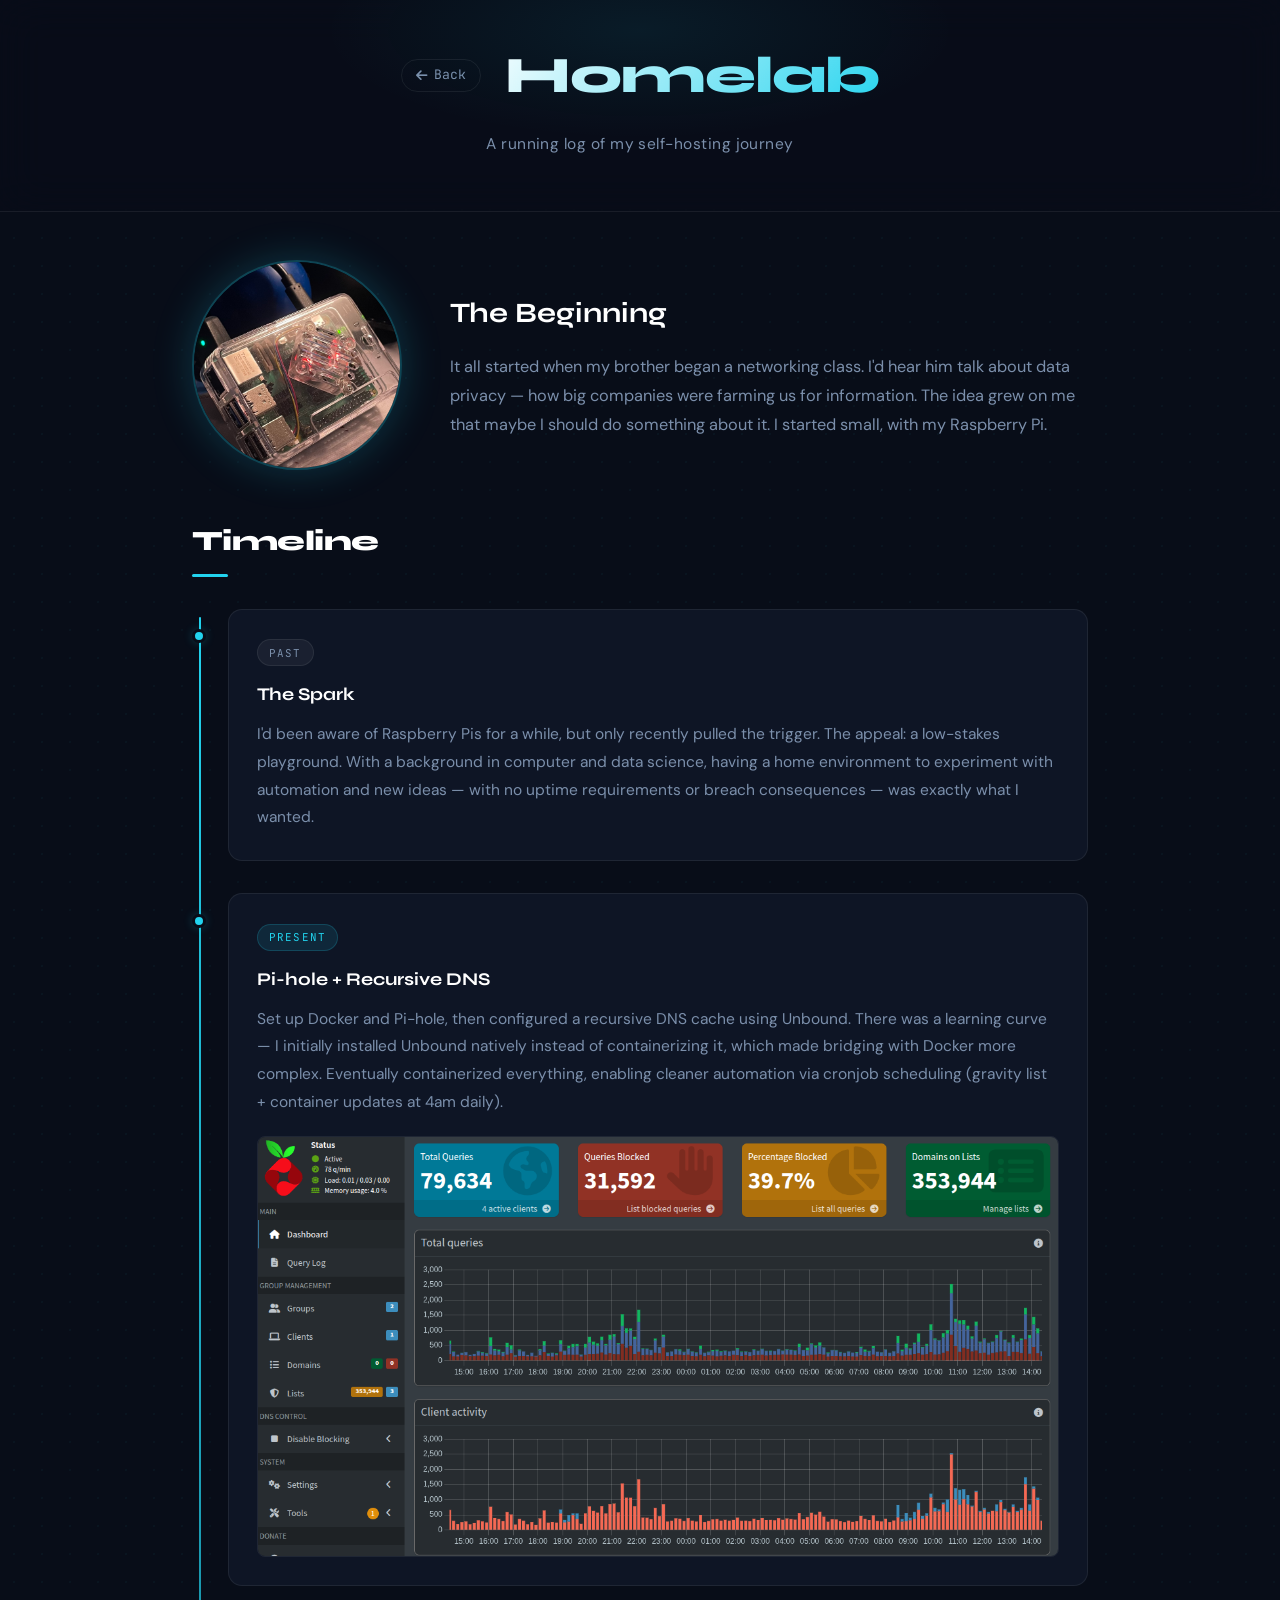
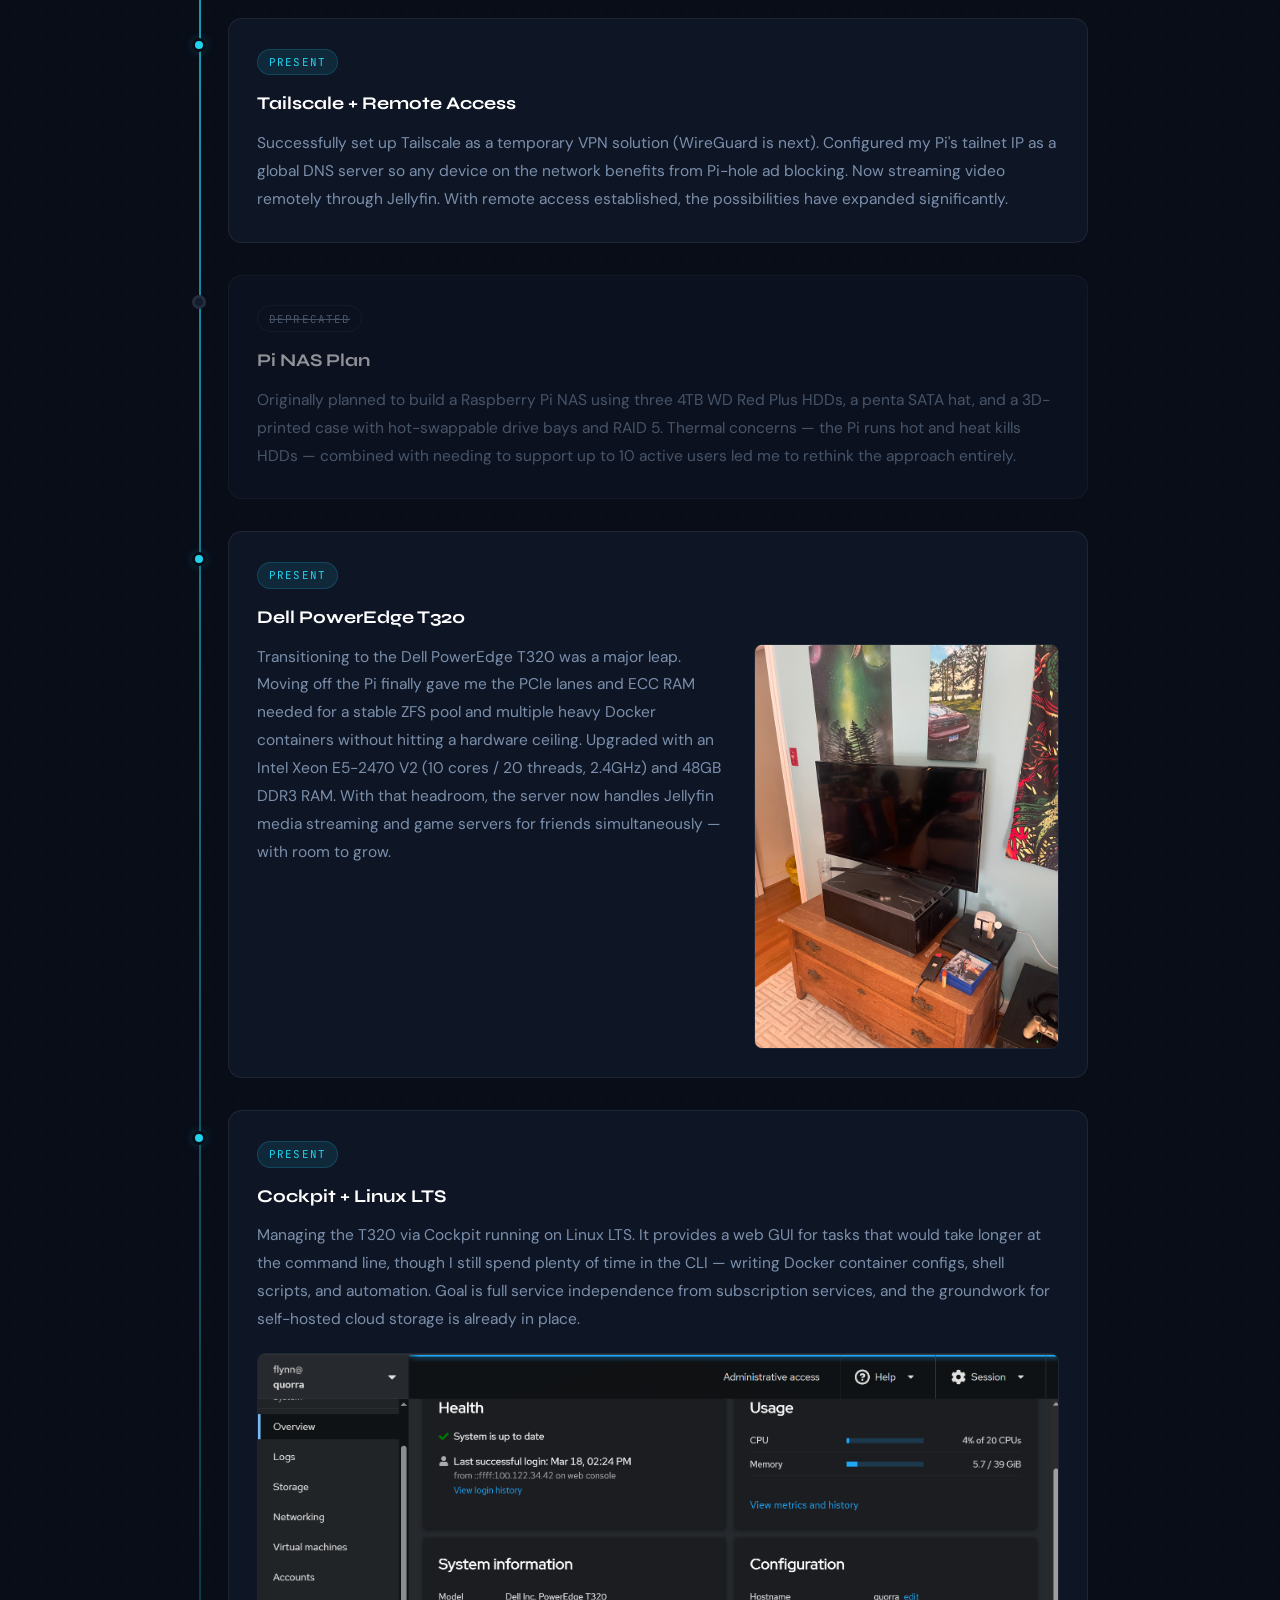
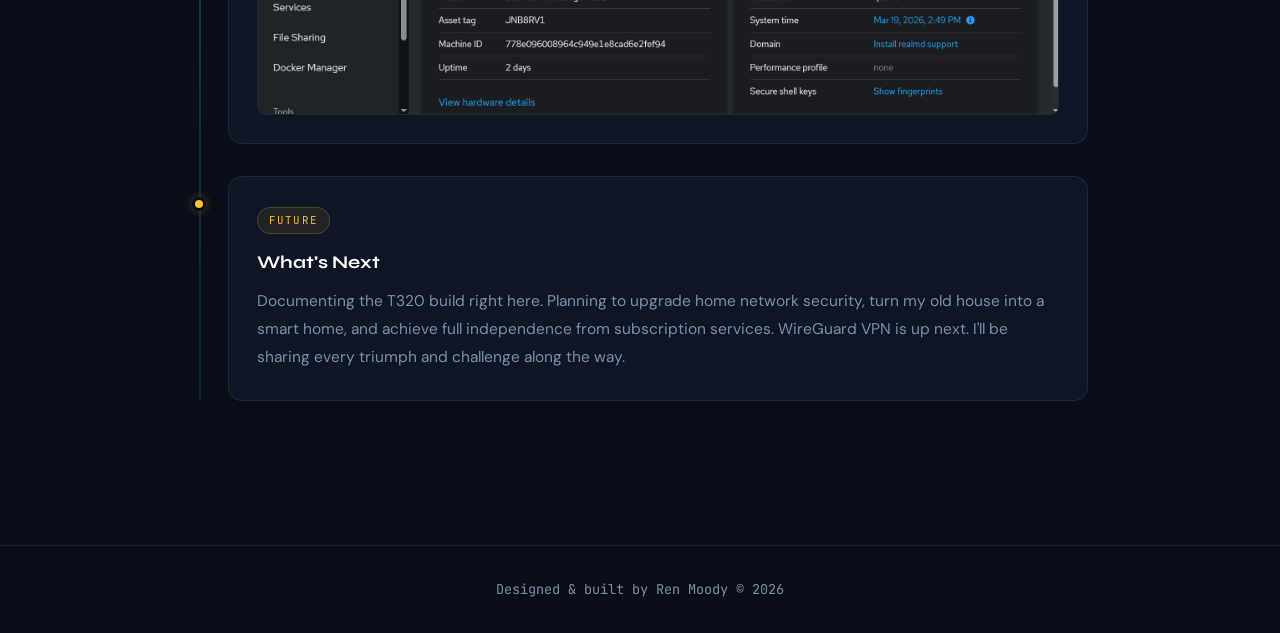
==== commit b5c7f409: "Style rework. Added Contact section and resume" ====
--- a/homelab.html
+++ b/homelab.html
@@ -1,171 +1,127 @@
 <!DOCTYPE html>
 <html lang="en">
-
 <head>
     <meta charset="UTF-8">
     <meta name="viewport" content="width=device-width, initial-scale=1.0">
-    <meta name="description"
-        content="Ren Moody's personal portfolio website showcasing projects and experience in software development.">
-    <meta name="keywords"
-        content="Ren Moody, portfolio, software developer, projects, computer science, Christopher Newport University">
-    <title>Ren Moody Portfolio</title>
+    <meta name="description" content="Ren Moody's homelab journey — from Raspberry Pi to Dell PowerEdge.">
+    <title>Homelab — Ren Moody</title>
     <link rel="stylesheet" href="new_style.css">
     <link rel="stylesheet" href="https://cdnjs.cloudflare.com/ajax/libs/font-awesome/6.5.1/css/all.min.css">
 </head>
+<body>
 
-<body>
-    <header>
-        <div class="header">
-            <h1>Homelab</h1>
-            <nav><a href="index.html" style="text-decoration: none">Home</a></nav>
+    <header class="site-header site-header--sub">
+        <div class="header-inner">
+            <div class="header-name">
+                <a href="index.html" class="back-link"><i class="fas fa-arrow-left"></i> Back</a>
+                <span class="name-label">Homelab</span>
+            </div>
+            <p class="header-tagline">A running log of my self-hosting journey</p>
         </div>
     </header>
 
-    <section id=about>
-        <div class="container">
-            <img src="./images/pi.jpeg" alt="raspberrypi" class="profile-pic">
+    <section id="homelab-intro">
+        <div class="container fade-up">
+            <img src="./images/pi.jpeg" alt="Raspberry Pi" class="profile-pic">
             <div class="about-text">
                 <h2>The Beginning</h2>
-                <p>It all started when my brother began a networking class. I would hear him go on and on about data
-                    privacy and how big companies are basically farming us for information. The idea began to grow on me
-                    that maybe I should take a stand against this. And albeit a small stand. I started with my raspberry
-                    pi.</p>
+                <p>It all started when my brother began a networking class. I'd hear him talk about data privacy — how big companies were farming us for information. The idea grew on me that maybe I should do something about it. I started small, with my Raspberry Pi.</p>
             </div>
+        </div>
     </section>
-    <section id="projects">
+
+    <section id="timeline-section">
         <div class="container">
-            <h2>Timeline</h2>
-            <div class="project" tabindex="0">
-                <h3>The past</h3>
-                <p>I had been aware of the raspberry pis' existence for quite some time. However, I only recently
-                    purchased one for myself. The reason being, I want to make a fun homelab. I have a background in
-                    computer and data science and having a playground at home with no disasterous reprecussions is a
-                    very nice bonus. I wont have to worry about my services having 100% uptime or data breaches and I
-                    can test out new ideas for automation and learning.</p>
-            </div>
+            <h2 class="section-title fade-up">Timeline</h2>
 
-            <div class="project" tabindex="0">
+            <div class="timeline">
 
-                <h3>The present</h3>
-                <ul>
-                    <li>
-                        <p>Currently, I have setup docker and pi-hole. I would like to learn more about vpn's and the
-                            risks
-                            associated with portforwarding before I move on to my next step, WireGuard. </p>
-                        <div class="img">
-                            <img src="./images/pi_stats.png" id="pi-stats">
-                        </div>
-                    </li>
-                    <li>
-                        <p>Along with pihole, I have configured a recursive DNS Cache using unbound. It was a bit of a
-                            hassle to
-                            set up because I am still learning my way around docker. Regardless, it's up and running
-                            now, my
-                            hurdle involved installing unbound natively instead of containerizing it. Then I had to
-                            learn more
-                            about the docker network and configure unbound to allow the docker network through. If I had
-                            done a
-                            little bit more research, I would have known to containerize unbound so that I could bridge
-                            the two
-                            which would lead to easier configuration of automation. (This is changed later)</p>
-                    </li>
-                    <li>
-                        <h3>Deprecated Idea</h3>
-                        The Raspberry Pi <span class="tooltip"
-                            data-tooltip="Network Attached Storage: Your own private cloud.">NAS</span></span> is coming
-                        along quite nicely. I have just obtained three 4TB Wester Digital Red Plus NAS <span
-                            class="tooltip" data-tooltip="Hard Disk Drive: Magnetic storage for your data.">HDDs</span>.
-                        With them I can use a penta SATA pi hat and 3d print a case for optimal cooling and aesthetic.
-                        I'll also be able to run RAID 5 configuration to help performance and allow for data redundancy.
-                    </li>
-                    <li>
-                        I have forgone the idea of building the pi into a personal NAS. Considering the fact that I will
-                        have up to 10 active users at any given time, I have decided to go with a Dell Poweredge T320.
-                        With this addition, I am going to be upgrading the rig that I'm getting (Facebook Marketplace
-                        Special). I will be putting a Intel Xeon E5-2470 V2 SR19S 2.4GHz 10 Cores 20 Threads Processor
-                        in there. Should be plenty capable for my plans. With that, I am also getting 48GB of DDR3 RAM.
-                    </li>
-                    <li> I successfully set up tailscale (temporary VPN access until I configure WireGuard) and it has
-                        been great! I was able to set my pi's tailnet IP as my global DNS Server which allows any device
-                        on the tailnet to have the Pihole benefits (ad blocking). Along with that, I reconfigured
-                        unbound so that it is in a docker container. The reason being is now I have cronjob scheduling
-                        to update the Gravity list for the pi, and update the containers at 4am every day. Also, any
-                        device can access my
-                        Jellyfin server and stream video's remotely! This is only the beginning, now that I have remote
-                        access to my homelab I can replicate services that I currently pay for, host my own servers for
-                        webpages or games, any much more!</li>
-                    </ol>
-            </div>
-            <div class="project" tabindex="0">
-                <h3>The New Lab</h3>
-
-                <div class="lab-intro-wrapper">
-                    <div class="lab-description">
-                        <ul>
-                            <li> Transitioning to the <strong>Dell PowerEdge T320</strong> was a massive leap forward.
-                                Moving away from the Raspberry Pi meant I finally had the PCIe lanes and ECC RAM
-                                necessary for a stable ZFS pool and multiple heavy Docker containers without
-                                hitting a hardware bottleneck every time someone started a stream.</li>
-                        </ul>
-                    </div>
-                    <div class="lab-image-container">
-                        <img src="./images/lab.jpeg" id="lab-img" alt="Dell Poweredge T320">
+                <div class="timeline-item fade-up">
+                    <div class="timeline-marker"></div>
+                    <div class="timeline-card">
+                        <span class="timeline-label past">Past</span>
+                        <h3>The Spark</h3>
+                        <p>I'd been aware of Raspberry Pis for a while, but only recently pulled the trigger. The appeal: a low-stakes playground. With a background in computer and data science, having a home environment to experiment with automation and new ideas — with no uptime requirements or breach consequences — was exactly what I wanted.</p>
                     </div>
                 </div>
 
-                <div class="lab-details-full">
-                    <ul>
-                        <li> With 10 cores and 48GB of RAM, this machine now handles media
-                            streaming via Jellyfin, and even a few game servers for friends. The goal is full
-                            service independence, and this hardware is the foundation that makes it possible
-                            to host everything locally with zero subscription fees. Next on the to-do list is cloud
-                            storage for files and images, which I have already laid the groundwork for.
-                        </li>
-                    </ul>
-                    <h3>The Software</h3>
-                    <ul>
-                        <li>
-                            To manage the server I am running Cockpit, which runs on top of Linux LTS. This provides a
-                            GUI for me to perform tasks that would take much longer in the command line. Although I
-                            still get plenty of time in the CLI through my management and creation of docker containers
-                            and scripting.
-                        </li>
-                    </ul>
-                    <div class="lab-image-container"><img src="./images/Cockpit.PNG" id="lab-img" alt="Cockpit"></div>
+                <div class="timeline-item fade-up">
+                    <div class="timeline-marker"></div>
+                    <div class="timeline-card">
+                        <span class="timeline-label present">Present</span>
+                        <h3>Pi-hole + Recursive DNS</h3>
+                        <p>Set up Docker and Pi-hole, then configured a recursive DNS cache using Unbound. There was a learning curve — I initially installed Unbound natively instead of containerizing it, which made bridging with Docker more complex. Eventually containerized everything, enabling cleaner automation via cronjob scheduling (gravity list + container updates at 4am daily).</p>
+                        <div class="img">
+                            <img src="./images/pi_stats.png" alt="Raspberry Pi stats dashboard">
+                        </div>
+                    </div>
+                </div>
 
+                <div class="timeline-item fade-up">
+                    <div class="timeline-marker"></div>
+                    <div class="timeline-card">
+                        <span class="timeline-label present">Present</span>
+                        <h3>Tailscale + Remote Access</h3>
+                        <p>Successfully set up Tailscale as a temporary VPN solution (WireGuard is next). Configured my Pi's tailnet IP as a global DNS server so any device on the network benefits from Pi-hole ad blocking. Now streaming video remotely through Jellyfin. With remote access established, the possibilities have expanded significantly.</p>
+                    </div>
+                </div>
 
+                <div class="timeline-item fade-up">
+                    <div class="timeline-marker deprecated"></div>
+                    <div class="timeline-card deprecated-card">
+                        <span class="timeline-label deprecated">Deprecated</span>
+                        <h3>Pi NAS Plan</h3>
+                        <p>Originally planned to build a Raspberry Pi NAS using three 4TB WD Red Plus HDDs, a penta SATA hat, and a 3D-printed case with hot-swappable drive bays and RAID 5. Thermal concerns — the Pi runs hot and heat kills HDDs — combined with needing to support up to 10 active users led me to rethink the approach entirely.</p>
+                    </div>
                 </div>
-            </div>
 
-            <div>
+                <div class="timeline-item fade-up">
+                    <div class="timeline-marker"></div>
+                    <div class="timeline-card">
+                        <span class="timeline-label present">Present</span>
+                        <h3>Dell PowerEdge T320</h3>
+                        <div class="timeline-split">
+                            <div class="timeline-split-text">
+                                <p>Transitioning to the Dell PowerEdge T320 was a major leap. Moving off the Pi finally gave me the PCIe lanes and ECC RAM needed for a stable ZFS pool and multiple heavy Docker containers without hitting a hardware ceiling. Upgraded with an Intel Xeon E5-2470 V2 (10 cores / 20 threads, 2.4GHz) and 48GB DDR3 RAM. With that headroom, the server now handles Jellyfin media streaming and game servers for friends simultaneously — with room to grow.</p>
+                            </div>
+                            <div class="timeline-split-img">
+                                <img src="./images/lab.jpeg" alt="Dell PowerEdge T320">
+                            </div>
+                        </div>
+                    </div>
+                </div>
+
+                <div class="timeline-item fade-up">
+                    <div class="timeline-marker"></div>
+                    <div class="timeline-card">
+                        <span class="timeline-label present">Present</span>
+                        <h3>Cockpit + Linux LTS</h3>
+                        <p>Managing the T320 via Cockpit running on Linux LTS. It provides a web GUI for tasks that would take longer at the command line, though I still spend plenty of time in the CLI — writing Docker container configs, shell scripts, and automation. Goal is full service independence from subscription services, and the groundwork for self-hosted cloud storage is already in place.</p>
+                        <div class="img">
+                            <img src="./images/Cockpit.PNG" alt="Cockpit dashboard">
+                        </div>
+                    </div>
+                </div>
+
+                <div class="timeline-item fade-up">
+                    <div class="timeline-marker future"></div>
+                    <div class="timeline-card">
+                        <span class="timeline-label future">Future</span>
+                        <h3>What's Next</h3>
+                        <p>Documenting the T320 build right here. Planning to upgrade home network security, turn my old house into a smart home, and achieve full independence from subscription services. WireGuard VPN is up next. I'll be sharing every triumph and challenge along the way.</p>
+                    </div>
+                </div>
 
             </div>
-
-            <div class="project" tabindex="0">
-                <h3>The future</h3>
-                <ul>
-                    <li>
-                        <h3>Deprecated Plan</h3>
-                        To be able to contain my NAS, I will be 3d printing a case for it. There is a design I found
-                        online
-                        that allows for hot swappable drive bays, and good cooling. My biggest concern with this NAS is
-                        that
-                        the Pi runs quite hot. Heat and HDD's do not mix well and I would like their lifespan to be as
-                        long
-                        as possible.
-                    </li>
-                    <li>
-                        I will be documenting the T320 build on here! I plan on upgrading my home network security and
-                        also turning my old house into a smart home. Along with that, I am hoping to achieve full
-                        service independence (at least from subscription services). I'll be sharing my triumphs and
-                        challenges during this journey and I hope some people follow along!
-                    </li>
-                </ul>
-            </div>
-            <!-- Congratulations for looking through my src code -->
         </div>
     </section>
+
+    <footer>
+        <div class="container">
+            <p>Designed &amp; built by Ren Moody &copy; 2026</p>
+        </div>
+    </footer>
+
     <script src="script.js"></script>
 </body>
-
-</html>+</html>
--- a/new_style.css
+++ b/new_style.css
@@ -1,78 +1,210 @@
+@import url('https://fonts.googleapis.com/css2?family=Syne:wght@400;600;700;800&family=DM+Sans:ital,opsz,wght@0,9..40,300;0,9..40,400;0,9..40,500;0,9..40,600;1,9..40,300&family=JetBrains+Mono:wght@400;500&display=swap');
+
+/* ============ TOKENS ============ */
 :root {
-    --primary-color: #2563eb;
-    --secondary-color: #1e293b;
-    --accent-color: #38bdf8;
-    --bg-color: #f8fafc;
-    --text-color: #334155;
-    --white: #ffffff;
-    --shadow: 0 4px 6px -1px rgb(0 0 0 / 0.1), 0 2px 4px -2px rgb(0 0 0 / 0.1);
-    --border-radius: 12px;
-}
-
-* {
+    --bg:             #080d18;
+    --surface:        #0e1525;
+    --surface-hi:     #141d30;
+    --border:         rgba(255, 255, 255, 0.07);
+    --border-hi:      rgba(34, 211, 238, 0.28);
+    --text:           #dde4f0;
+    --text-muted:     #7b8fab;
+    --accent:         #22d3ee;
+    --accent-dim:     rgba(34, 211, 238, 0.1);
+    --accent-glow:    rgba(34, 211, 238, 0.22);
+    --green:          #34d399;
+    --yellow:         #fbbf24;
+    --radius:         14px;
+    --radius-sm:      8px;
+    --font-display:   'Syne', sans-serif;
+    --font-body:      'DM Sans', sans-serif;
+    --font-mono:      'JetBrains Mono', monospace;
+}
+
+/* ============ RESET ============ */
+*, *::before, *::after {
     margin: 0;
     padding: 0;
     box-sizing: border-box;
 }
 
-html {
-    scroll-behavior: smooth;
-}
+html { scroll-behavior: smooth; }
 
 body {
+    font-family: var(--font-body);
+    background-color: var(--bg);
+    background-image: radial-gradient(rgba(34, 211, 238, 0.035) 1px, transparent 1px);
+    background-size: 28px 28px;
+    color: var(--text);
+    line-height: 1.7;
+    -webkit-font-smoothing: antialiased;
+}
+
+main { position: relative; }
+
+.container {
+    max-width: 960px;
+    margin: 0 auto;
+    padding: 3rem 2rem;
+}
+
+/* ============ HEADER ============ */
+.site-header {
+    background: rgba(8, 13, 24, 0.88);
+    backdrop-filter: blur(20px);
+    -webkit-backdrop-filter: blur(20px);
+    border-bottom: 1px solid var(--border);
+    padding: 3.5rem 2rem 3rem;
+    text-align: center;
     position: relative;
-    font-family: 'Inter', -apple-system, sans-serif;
-    line-height: 1.6;
-    background-color: var(--bg-color);
-    color: var(--text-color);
-}
-
-main {
-    position: relative;
-}
-
-.container {
-    max-width: 1000px;
+    overflow: hidden;
+}
+
+/* ambient glow behind header */
+.site-header::before {
+    content: '';
+    position: absolute;
+    top: -80px;
+    left: 50%;
+    transform: translateX(-50%);
+    width: 640px;
+    height: 220px;
+    background: radial-gradient(ellipse at center, rgba(34, 211, 238, 0.08) 0%, transparent 70%);
+    pointer-events: none;
+}
+
+.header-inner {
+    max-width: 960px;
     margin: 0 auto;
-    padding: 2rem;
-}
-
-header {
-    background: var(--secondary-color);
-    color: var(--white);
-    padding: 3rem 1rem;
-    text-align: center;
-}
-
-.header h1 {
-    font-size: 2.5rem;
-    margin-bottom: 0.5rem;
-}
-
-.header nav ul {
-    list-style: none;
-    display: flex;
+}
+
+.header-name {
+    display: flex;
+    align-items: center;
+    justify-content: center;
+    gap: 1rem;
+    margin-bottom: 0.75rem;
+    flex-wrap: wrap;
+}
+
+.name-label {
+    font-family: var(--font-display);
+    font-size: clamp(1.9rem, 5vw, 3.2rem);
+    font-weight: 800;
+    letter-spacing: -0.02em;
+    background: linear-gradient(135deg, #ffffff 0%, var(--accent) 100%);
+    -webkit-background-clip: text;
+    -webkit-text-fill-color: transparent;
+    background-clip: text;
+}
+
+/* "Open to Work" badge */
+.status-badge {
+    font-family: var(--font-mono);
+    font-size: 0.68rem;
+    font-weight: 500;
+    text-transform: uppercase;
+    letter-spacing: 0.09em;
+    color: var(--green);
+    background: rgba(52, 211, 153, 0.1);
+    border: 1px solid rgba(52, 211, 153, 0.25);
+    border-radius: 50px;
+    padding: 0.3rem 0.9rem;
+    display: inline-flex;
+    align-items: center;
+    gap: 0.45rem;
+    white-space: nowrap;
+}
+
+.status-badge::before {
+    content: '';
+    display: inline-block;
+    width: 6px;
+    height: 6px;
+    border-radius: 50%;
+    background: var(--green);
+    animation: pulse-dot 2.2s ease-in-out infinite;
+    flex-shrink: 0;
+}
+
+@keyframes pulse-dot {
+    0%, 100% { opacity: 1; transform: scale(1); }
+    50%       { opacity: 0.35; transform: scale(0.8); }
+}
+
+.header-tagline {
+    color: var(--text-muted);
+    font-size: 0.97rem;
+    letter-spacing: 0.03em;
+    margin-bottom: 1.6rem;
+}
+
+.header-nav {
+    display: flex;
+    justify-content: center;
+    gap: 1.4rem;
+}
+
+.header-nav a {
+    color: var(--text-muted);
+    font-size: 1.35rem;
+    transition: color 0.2s ease, transform 0.2s ease;
+    display: inline-block;
+}
+
+.header-nav a:hover {
+    color: var(--accent);
+    transform: translateY(-3px);
+}
+
+.resume-nav-link {
+    font-family: var(--font-mono);
+    font-size: 0.8rem !important;
+    display: inline-flex;
+    align-items: center;
+    gap: 0.4rem;
+    border: 1px solid var(--border);
+    border-radius: 50px;
+    padding: 0.3rem 0.9rem;
+    transition: color 0.2s ease, border-color 0.2s ease, transform 0.2s ease !important;
+}
+
+.resume-nav-link:hover {
+    border-color: var(--border-hi) !important;
+}
+
+/* Sub-page header (homelab) */
+.site-header--sub {
+    padding: 2rem 2rem 1.75rem;
+}
+
+.site-header--sub .header-name {
     justify-content: center;
     gap: 1.5rem;
-    margin-top: 1rem;
-}
-
-.header nav a {
-    color: var(--white);
-    font-size: 1.5rem;
-}
-
-.header nav li {
-    transition: transform 0.2s ease-out;
-    transform: scale(1);
-}
-
-.header nav li:hover {
-    transition: transform 0.2s ease;
-    transform: scale(1.3);
-}
-
-#about .container {
+}
+
+.back-link {
+    font-family: var(--font-mono);
+    font-size: 0.82rem;
+    color: var(--text-muted);
+    text-decoration: none;
+    display: inline-flex;
+    align-items: center;
+    gap: 0.45rem;
+    border: 1px solid var(--border);
+    padding: 0.3rem 0.85rem;
+    border-radius: 50px;
+    transition: color 0.2s, border-color 0.2s;
+}
+
+.back-link:hover {
+    color: var(--accent);
+    border-color: var(--border-hi);
+}
+
+/* ============ ABOUT ============ */
+#about .container,
+#homelab-intro .container {
     display: flex;
     align-items: center;
     gap: 3rem;
@@ -80,24 +212,160 @@
 }
 
 .profile-pic {
-    width: 250px;
-    height: 250px;
+    width: 210px;
+    height: 210px;
     border-radius: 50%;
     object-fit: cover;
-    box-shadow: var(--shadow);
-    border: 4px solid var(--white);
+    border: 2px solid var(--border-hi);
+    box-shadow: 0 0 40px var(--accent-glow);
+    flex-shrink: 0;
 }
 
 .about-text {
     flex: 1;
-    min-width: 300px;
-}
-
+    min-width: 260px;
+}
+
+.about-text h2 {
+    font-family: var(--font-display);
+    font-size: 1.75rem;
+    font-weight: 700;
+    color: #fff;
+    margin-bottom: 0.85rem;
+}
+
+.about-text p {
+    color: var(--text-muted);
+    font-size: 1.02rem;
+    line-height: 1.8;
+}
+
+/* ============ ABOUT META ============ */
+.about-meta {
+    display: flex;
+    flex-wrap: wrap;
+    gap: 0.75rem 1.5rem;
+    margin-top: 1rem;
+    margin-bottom: 0.9rem;
+}
+
+.about-meta-item {
+    font-family: var(--font-mono);
+    font-size: 0.8rem;
+    color: var(--text-muted);
+    display: inline-flex;
+    align-items: center;
+    gap: 0.45rem;
+}
+
+.about-meta-item i {
+    color: var(--accent);
+    font-size: 0.75rem;
+}
+
+.target-roles {
+    display: flex;
+    flex-wrap: wrap;
+    gap: 0.5rem;
+    margin-top: 0.25rem;
+}
+
+.role-tag {
+    font-family: var(--font-mono);
+    font-size: 0.75rem;
+    font-weight: 500;
+    color: var(--accent);
+    background: var(--accent-dim);
+    border: 1px solid rgba(34, 211, 238, 0.18);
+    padding: 0.25rem 0.8rem;
+    border-radius: 50px;
+    white-space: nowrap;
+}
+
+/* ============ CONTACT ============ */
+#contact .container {
+    padding-top: 3rem;
+    padding-bottom: 3rem;
+}
+
+.contact-intro {
+    color: var(--text-muted);
+    font-size: 1rem;
+    line-height: 1.75;
+    margin-bottom: 1.75rem;
+    max-width: 600px;
+}
+
+.contact-grid {
+    display: grid;
+    grid-template-columns: repeat(auto-fit, minmax(220px, 1fr));
+    gap: 1rem;
+}
+
+.contact-card {
+    display: flex;
+    align-items: center;
+    gap: 1rem;
+    background: var(--surface);
+    border: 1px solid var(--border);
+    border-radius: var(--radius);
+    padding: 1.25rem 1.5rem;
+    text-decoration: none;
+    transition: border-color 0.25s ease, box-shadow 0.25s ease, transform 0.25s ease;
+}
+
+.contact-card:hover {
+    border-color: var(--border-hi);
+    box-shadow: 0 0 0 1px var(--border-hi), 0 6px 24px rgba(34, 211, 238, 0.07);
+    transform: translateY(-2px);
+}
+
+.contact-card i {
+    font-size: 1.4rem;
+    color: var(--accent);
+    flex-shrink: 0;
+    width: 1.6rem;
+    text-align: center;
+}
+
+.contact-card--resume i {
+    color: #f87171;
+}
+
+.contact-card--resume:hover {
+    border-color: rgba(248, 113, 113, 0.35);
+    box-shadow: 0 0 0 1px rgba(248, 113, 113, 0.35), 0 6px 24px rgba(248, 113, 113, 0.06);
+}
+
+.contact-card div {
+    display: flex;
+    flex-direction: column;
+    gap: 0.15rem;
+    min-width: 0;
+}
+
+.contact-label {
+    font-family: var(--font-display);
+    font-size: 0.9rem;
+    font-weight: 700;
+    color: #fff;
+}
+
+.contact-value {
+    font-family: var(--font-mono);
+    font-size: 0.73rem;
+    color: var(--text-muted);
+    white-space: nowrap;
+    overflow: hidden;
+    text-overflow: ellipsis;
+}
+
+/* ============ SKILLS (sticky) ============ */
 #skills-sentinel {
     position: absolute;
     top: 40vh;
     width: 1px;
-    height: 1px;     
+    height: 1px;
     visibility: hidden;
     pointer-events: none;
 }
@@ -106,27 +374,41 @@
     position: sticky;
     top: 0;
     z-index: 100;
+    background: rgba(8, 13, 24, 0.92);
+    backdrop-filter: blur(18px);
+    -webkit-backdrop-filter: blur(18px);
+    border-bottom: 1px solid var(--border);
     transition: padding 0.3s ease;
-    background: inherit;
-}
-
-#skills-overview.is-pinned {
-    padding: 0.5rem 0;
-}
-
-#skills-overview h2 {
-    transition: 
-        opacity 0.8s ease, 
-        max-height 0.5s ease 0.3s, 
-        margin-bottom 0.5s ease 0.3s;
-        
-    max-height: 100px; 
+}
+
+#skills-overview .container {
+    padding: 1.5rem 2rem;
+}
+
+.skills-heading {
+    font-family: var(--font-display);
+    font-size: 1rem;
+    font-weight: 700;
+    color: #fff;
+    margin-bottom: 0.2rem;
+    transition: opacity 0.35s ease, max-height 0.4s ease, margin 0.4s ease;
+    max-height: 50px;
+    overflow: hidden;
     opacity: 1;
+}
+
+.skills-sub {
+    color: var(--text-muted);
+    font-size: 0.82rem;
+    margin-bottom: 0.9rem;
+    transition: opacity 0.35s ease, max-height 0.4s ease, margin 0.4s ease;
+    max-height: 40px;
     overflow: hidden;
-    margin-bottom: 1rem;
-}
-
-#skills-overview.is-pinned h2 {
+    opacity: 1;
+}
+
+#skills-overview.is-pinned .skills-heading,
+#skills-overview.is-pinned .skills-sub {
     opacity: 0;
     max-height: 0;
     margin-bottom: 0;
@@ -135,159 +417,329 @@
 .skills-hub {
     display: flex;
     flex-wrap: wrap;
-    gap: 0.8rem;
-    margin-top: 1.5rem;
+    gap: 0.55rem;
 }
 
 .skill-tag {
     text-decoration: none;
-    background: var(--white);
-    color: var(--primary-color);
-    padding: 0.5rem 1.2rem;
+    background: var(--surface);
+    color: var(--text-muted);
+    padding: 0.35rem 1rem;
     border-radius: 50px;
-    font-weight: 600;
-    font-size: 0.9rem;
-    box-shadow: var(--shadow);
-    transition: all 0.3s cubic-bezier(0.4, 0, 0.2, 1);
-    border: 1px solid rgba(37, 99, 235, 0.1);
-}
-
-.skill-tag:hover {
-    background: var(--primary-color);
-    color: var(--white);
-    transform: scale(1.05);
-}
-
+    font-size: 0.8rem;
+    font-weight: 500;
+    font-family: var(--font-mono);
+    border: 1px solid var(--border);
+    transition: all 0.22s ease;
+    cursor: pointer;
+}
+
+.skill-tag:hover,
 .skill-tag.active-skill {
-    background: var(--primary-color);
-    color: var(--white);
-    transform: scale(1.05);
-}
-
-#projects h2 {
+    background: var(--accent-dim);
+    color: var(--accent);
+    border-color: var(--border-hi);
+    transform: translateY(-1px);
+}
+
+/* ============ SECTION TITLE ============ */
+.section-title {
+    font-family: var(--font-display);
+    font-size: 1.75rem;
+    font-weight: 800;
+    color: #fff;
     margin-bottom: 2rem;
-    text-align: center;
-}
+    letter-spacing: -0.02em;
+}
+
+.section-title::after {
+    content: '';
+    display: block;
+    width: 36px;
+    height: 3px;
+    background: var(--accent);
+    margin-top: 0.5rem;
+    border-radius: 2px;
+}
+
+/* ============ PROJECTS ============ */
+#projects .container { padding-top: 3rem; }
 
 .project {
-    scroll-margin-top: 200px;
-    background: var(--white);
+    scroll-margin-top: 180px;
+    background: var(--surface);
+    border: 1px solid var(--border);
+    border-radius: var(--radius);
     padding: 2rem;
-    border-radius: var(--border-radius);
-    margin-bottom: 2rem;
-    outline: 2px solid transparent;
-    box-shadow: var(--shadow);
-    transition: outline 0.5s ease, box-shadow 0.4s ease, transform 0.4s ease;
-}
-
+    margin-bottom: 1.5rem;
+    transition: border-color 0.3s ease, box-shadow 0.3s ease, transform 0.3s ease;
+    cursor: pointer;
+}
+
+.project:hover,
 .project.active-project {
-    outline: 2px solid rgba(37, 100, 235, 0.342);
-    box-shadow: 0 15px 25px rgba(0, 0, 0, 0.15); 
-    transform: translateY(-5px);
-}
-
-.project:hover {
-    transform: translateY(-5px);
+    border-color: var(--border-hi);
+    box-shadow: 0 0 0 1px var(--border-hi), 0 8px 32px rgba(34, 211, 238, 0.07);
+    transform: translateY(-3px);
+}
+
+.project-header {
+    display: flex;
+    align-items: center;
+    gap: 0.85rem;
+    margin-bottom: 0.85rem;
+    flex-wrap: wrap;
+}
+
+.project-tag {
+    font-family: var(--font-mono);
+    font-size: 0.68rem;
+    text-transform: uppercase;
+    letter-spacing: 0.09em;
+    color: var(--accent);
+    background: var(--accent-dim);
+    border: 1px solid rgba(34, 211, 238, 0.18);
+    padding: 0.2rem 0.75rem;
+    border-radius: 50px;
+    white-space: nowrap;
+}
+
+.project h3 {
+    font-family: var(--font-display);
+    font-size: 1.2rem;
+    font-weight: 700;
 }
 
 .project h3 a {
-    color: var(--secondary-color);
+    color: #fff;
     text-decoration: none;
-    cursor: pointer;
-}
-
-.project h3 a:hover {
-    color: var(--primary-color);
-}
-
-.project h3 a::before {
-    content: '>';
-    font-size: 0.8em;
-    transition: margin-left 0.2s;
-}
-
-.project h3 a:hover::before {
-    margin-left: 5px;
-}
-
-.project h3 a:active {
-    opacity: 0.7;
-    transform: scale(0.98);
-}
-
+    transition: color 0.2s ease;
+}
+
+.project h3 a:hover { color: var(--accent); }
+
+.project p {
+    color: var(--text-muted);
+    font-size: 0.97rem;
+    line-height: 1.8;
+    margin-bottom: 1.2rem;
+}
+
+.project-date {
+    font-family: var(--font-mono) !important;
+    font-size: 0.78rem !important;
+    color: var(--text-muted) !important;
+    margin-bottom: 0.6rem !important;
+}
+
+.project-stack {
+    display: flex;
+    flex-wrap: wrap;
+    gap: 0.45rem;
+}
+
+.project-stack span {
+    font-family: var(--font-mono);
+    font-size: 0.73rem;
+    color: var(--text-muted);
+    background: rgba(255, 255, 255, 0.04);
+    border: 1px solid var(--border);
+    padding: 0.2rem 0.65rem;
+    border-radius: var(--radius-sm);
+}
+
+/* Split project layout (video) */
 .project-split {
     display: flex;
-    align-items: center;
+    align-items: flex-start;
     gap: 2rem;
-    overflow: hidden;
-}
-
-.project:has(.video-container.expanded) {
-    transform: none !important;
-    z-index: 99999;
-}
-
-.project .img {
-    width: 100%;
-    display: block;
-    overflow: hidden;
-    border-radius: var(--border-radius);
-}
-
-.img img {
-    width: 100%;
-}
-
-.lab-intro-wrapper {
-    display: flex;
-    gap: 2rem;
-    align-items: flex-start;
-    margin-bottom: 1.5rem;
-}
-
-.lab-description {
-    flex: 1; /* Changed from 2 to 1 for a 50/50 split */
-}
-
-.lab-image-container {
-    flex: 1; /* Matches the text container */
-    min-width: 250px; 
-}
-
-#lab-img {
-    width: 100%;
-    height: 300px; /* Increased height to maintain a better aspect ratio */
-    object-fit: cover;
-    object-position: center 80%;
-    border-radius: var(--border-radius);
-    box-shadow: var(--shadow);
-}
-
-.lab-details-full {
-    width: 100%;
-    clear: both;
+}
+
+.project-split .project-info {
+    flex: 1;
+    min-width: 0;
 }
 
 .video-container {
-    position: relative;
-    cursor: pointer;
-    width: 40%;
-    aspect-ratio: 1/1.4;
-    border-radius: var(--border-radius);
+    width: 36%;
+    flex-shrink: 0;
+    aspect-ratio: 9 / 16;
+    border-radius: var(--radius-sm);
     overflow: hidden;
     background: #000;
-    flex-shrink: 0;
-    align-self: flex-start;
+    border: 1px solid var(--border);
 }
 
 .video-container video {
     width: 100%;
     height: 100%;
     display: block;
-}
-
+    object-fit: cover;
+}
+
+/* ============ TIMELINE (homelab) ============ */
+#homelab-intro .container { padding-bottom: 2rem; }
+#timeline-section .container { padding-top: 1rem; }
+
+.timeline {
+    position: relative;
+    padding-left: 2.25rem;
+}
+
+.timeline::before {
+    content: '';
+    position: absolute;
+    left: 7px;
+    top: 8px;
+    bottom: 0;
+    width: 2px;
+    background: linear-gradient(to bottom, var(--accent) 0%, rgba(34, 211, 238, 0.1) 100%);
+    border-radius: 2px;
+}
+
+.timeline-item {
+    position: relative;
+    margin-bottom: 2rem;
+}
+
+.timeline-marker {
+    position: absolute;
+    left: -2.25rem;
+    top: 1.3rem;
+    width: 14px;
+    height: 14px;
+    border-radius: 50%;
+    background: var(--accent);
+    border: 3px solid var(--bg);
+    box-shadow: 0 0 10px var(--accent-glow);
+}
+
+.timeline-marker.deprecated {
+    background: var(--surface-hi);
+    border-color: var(--border);
+    box-shadow: none;
+}
+
+.timeline-marker.future {
+    background: var(--yellow);
+    box-shadow: 0 0 10px rgba(251, 191, 36, 0.3);
+}
+
+.timeline-card {
+    background: var(--surface);
+    border: 1px solid var(--border);
+    border-radius: var(--radius);
+    padding: 1.75rem;
+    transition: border-color 0.3s ease, box-shadow 0.3s ease;
+}
+
+.timeline-card:hover {
+    border-color: var(--border-hi);
+    box-shadow: 0 4px 24px rgba(34, 211, 238, 0.05);
+}
+
+.deprecated-card {
+    opacity: 0.55;
+    transition: border-color 0.3s, box-shadow 0.3s, opacity 0.3s;
+}
+
+.deprecated-card:hover {
+    opacity: 0.8;
+    border-color: var(--border);
+}
+
+.timeline-label {
+    font-family: var(--font-mono);
+    font-size: 0.68rem;
+    text-transform: uppercase;
+    letter-spacing: 0.1em;
+    padding: 0.2rem 0.7rem;
+    border-radius: 50px;
+    display: inline-block;
+    margin-bottom: 0.8rem;
+}
+
+.timeline-label.past {
+    color: var(--text-muted);
+    background: rgba(255, 255, 255, 0.05);
+    border: 1px solid var(--border);
+}
+
+.timeline-label.present {
+    color: var(--accent);
+    background: var(--accent-dim);
+    border: 1px solid rgba(34, 211, 238, 0.18);
+}
+
+.timeline-label.deprecated {
+    color: var(--text-muted);
+    background: transparent;
+    border: 1px solid var(--border);
+    text-decoration: line-through;
+}
+
+.timeline-label.future {
+    color: var(--yellow);
+    background: rgba(251, 191, 36, 0.08);
+    border: 1px solid rgba(251, 191, 36, 0.2);
+}
+
+.timeline-card h3 {
+    font-family: var(--font-display);
+    font-size: 1.12rem;
+    font-weight: 700;
+    color: #fff;
+    margin-bottom: 0.7rem;
+}
+
+.timeline-card p {
+    color: var(--text-muted);
+    font-size: 0.97rem;
+    line-height: 1.8;
+}
+
+/* Timeline image split layout */
+.timeline-split {
+    display: flex;
+    gap: 1.5rem;
+    align-items: flex-start;
+    margin-top: 0.25rem;
+}
+
+.timeline-split-text {
+    flex: 1;
+    min-width: 0;
+}
+
+.timeline-split-img {
+    flex-shrink: 0;
+    width: 38%;
+    border-radius: var(--radius-sm);
+    overflow: hidden;
+    border: 1px solid var(--border);
+}
+
+.timeline-split-img img {
+    width: 100%;
+    display: block;
+    object-fit: cover;
+}
+
+.img {
+    margin-top: 1.2rem;
+    border-radius: var(--radius-sm);
+    overflow: hidden;
+    border: 1px solid var(--border);
+}
+
+.img img {
+    width: 100%;
+    display: block;
+}
+
+/* ============ TOOLTIP ============ */
 .tooltip {
-    border-bottom: 1px dotted #666;
+    border-bottom: 1px dashed var(--text-muted);
     position: relative;
     cursor: help;
 }
@@ -295,19 +747,22 @@
 .tooltip::after {
     content: attr(data-tooltip);
     position: absolute;
-    bottom: 125%;
+    bottom: 130%;
     left: 50%;
     transform: translateX(-50%);
-    background-color: #333;
-    color: #fff;
-    padding: 8px;
-    border-radius: 5px;
-    font-size: 14px;
+    background: var(--surface-hi);
+    color: var(--text);
+    border: 1px solid var(--border);
+    padding: 0.5rem 0.8rem;
+    border-radius: var(--radius-sm);
+    font-size: 0.8rem;
     white-space: nowrap;
     opacity: 0;
     visibility: hidden;
-    transition: opacity 0.3s;
+    transition: opacity 0.22s ease;
+    pointer-events: none;
     z-index: 10;
+    box-shadow: 0 4px 16px rgba(0,0,0,0.4);
 }
 
 .tooltip:hover::after {
@@ -315,51 +770,107 @@
     visibility: visible;
 }
 
+/* ============ FOOTER ============ */
 footer {
+    border-top: 1px solid var(--border);
+    margin-top: 4rem;
     text-align: center;
-    padding: 2rem;
-    background: var(--secondary-color);
-    color: var(--white);
-    margin-top: 4rem;
-}
-
+}
+
+footer .container { padding: 2rem; }
+
+footer p {
+    color: var(--text-muted);
+    font-size: 0.85rem;
+    font-family: var(--font-mono);
+}
+
+/* ============ SCROLL ANIMATIONS ============ */
+.fade-up {
+    opacity: 0;
+    transform: translateY(22px);
+    transition: opacity 0.55s ease, transform 0.55s ease;
+}
+
+.fade-up.visible {
+    opacity: 1;
+    transform: translateY(0);
+}
+
+/* ============ RESPONSIVE ============ */
 @media (max-width: 768px) {
-    #about .container {
+    .container {
+        padding: 2rem 1.25rem;
+    }
+
+    #about .container,
+    #homelab-intro .container {
         flex-direction: column;
         text-align: center;
     }
 
-    #skills-overview {
-        background-color: transparent;
-    }
-    #skills-overview h2{
+    .profile-pic {
+        width: 160px;
+        height: 160px;
+        align-self: center;
+    }
+
+    .project-split {
+        flex-direction: column;
+    }
+
+    .video-container {
+        width: 100%;
+    }
+
+    .header-name {
+        flex-direction: column;
+        gap: 0.6rem;
+    }
+
+    #skills-overview .container {
+        padding: 0.9rem 1.25rem;
+    }
+
+    .skills-heading,
+    .skills-sub {
         display: none;
     }
-    #skills-overview p{
-        display: none;
-    }
-
-    .header h1 {
-        font-size: 2rem;
-    }
-
-    .project-split, .lab-intro-wrapper {
+
+    .timeline {
+        padding-left: 1.75rem;
+    }
+
+    .timeline-marker {
+        left: -1.75rem;
+    }
+
+    .timeline-split {
         flex-direction: column;
     }
 
-    .project-split .video-container, .lab-image-container {
-        flex-basis: auto;
+    .timeline-split-img {
         width: 100%;
     }
 
-    #lab-img {
-        height: 300px;
-    }
-
-    .project h3 a {
-        background-color: rgba(var(--secondary-color-rgb), 0.1);
-        padding: 2px 6px;
-        border-radius: 4px;
-        font-weight: bold;
-    }
-}+    .site-header--sub .header-name {
+        flex-direction: row;
+        gap: 1rem;
+    }
+}
+
+@media (max-width: 480px) {
+    .project {
+        padding: 1.4rem;
+    }
+
+    .timeline-card {
+        padding: 1.25rem;
+    }
+
+    .project-header {
+        flex-direction: column;
+        align-items: flex-start;
+        gap: 0.45rem;
+    }
+}
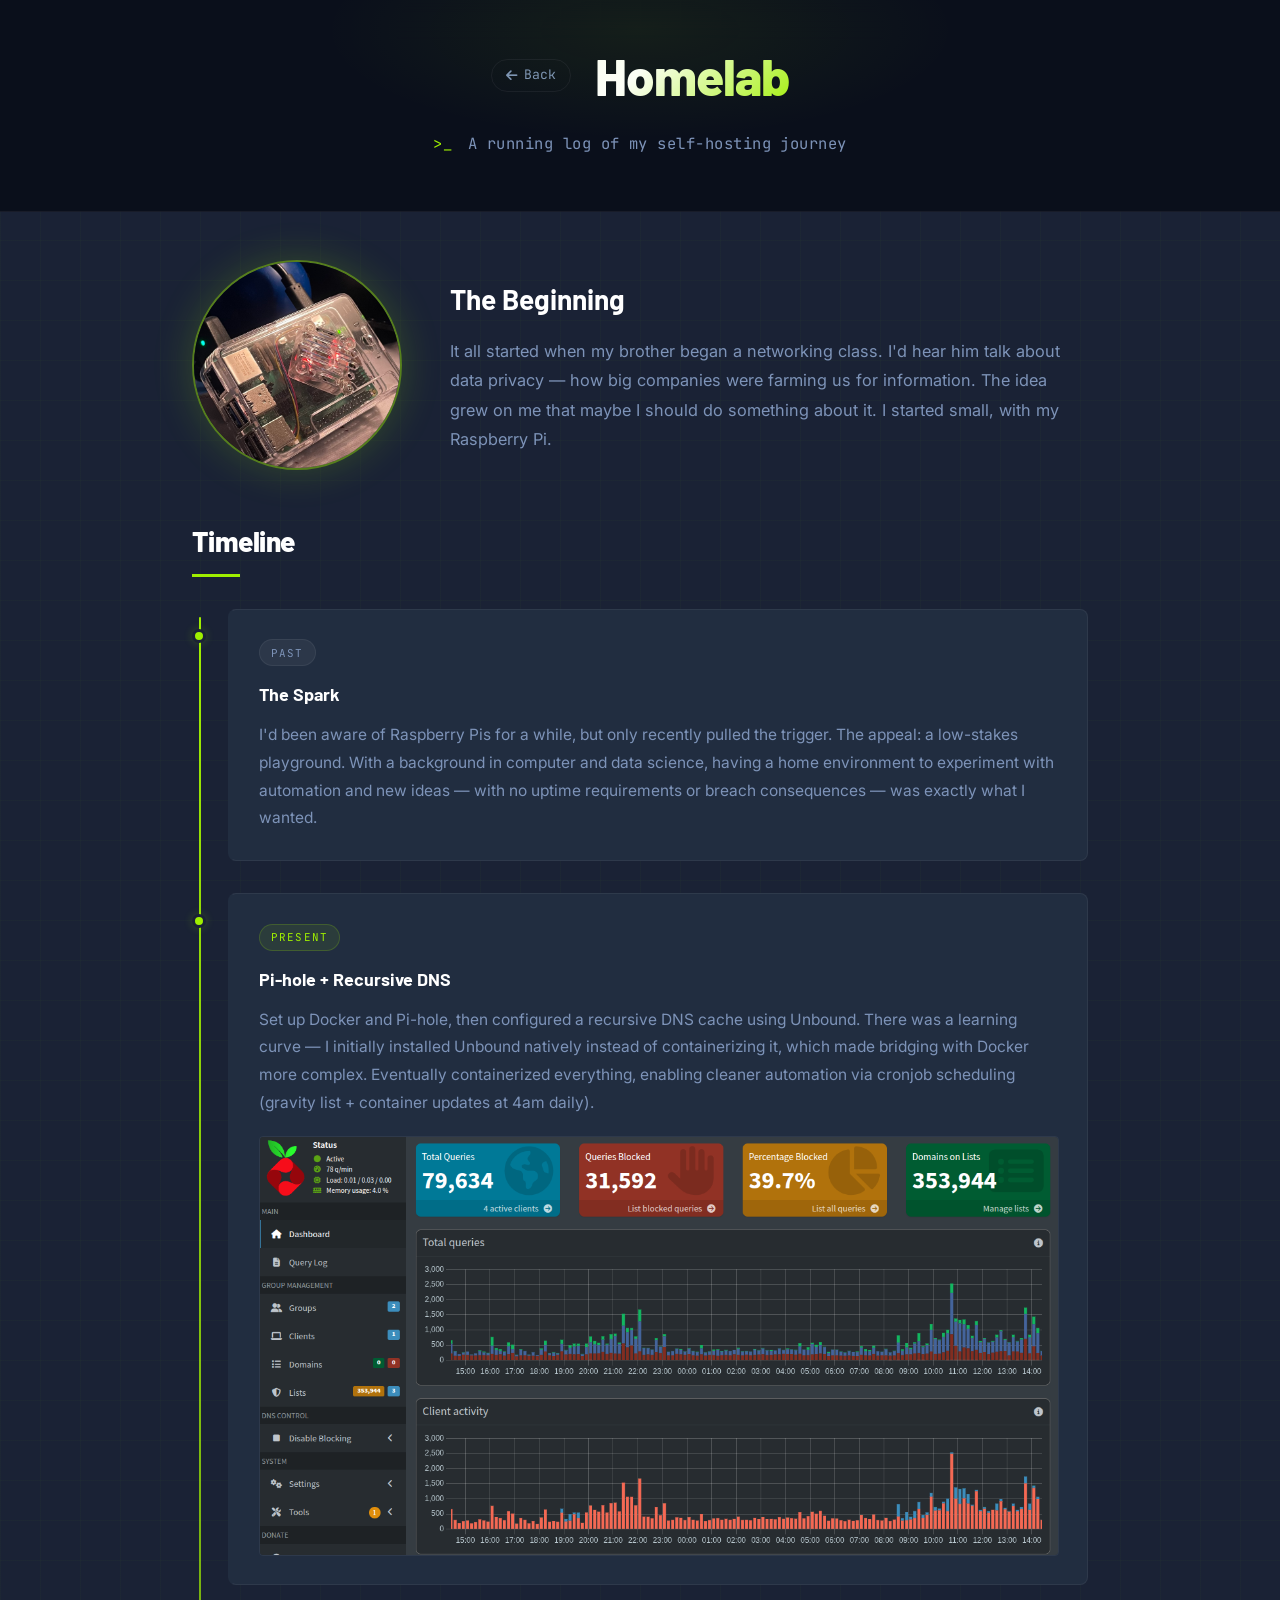
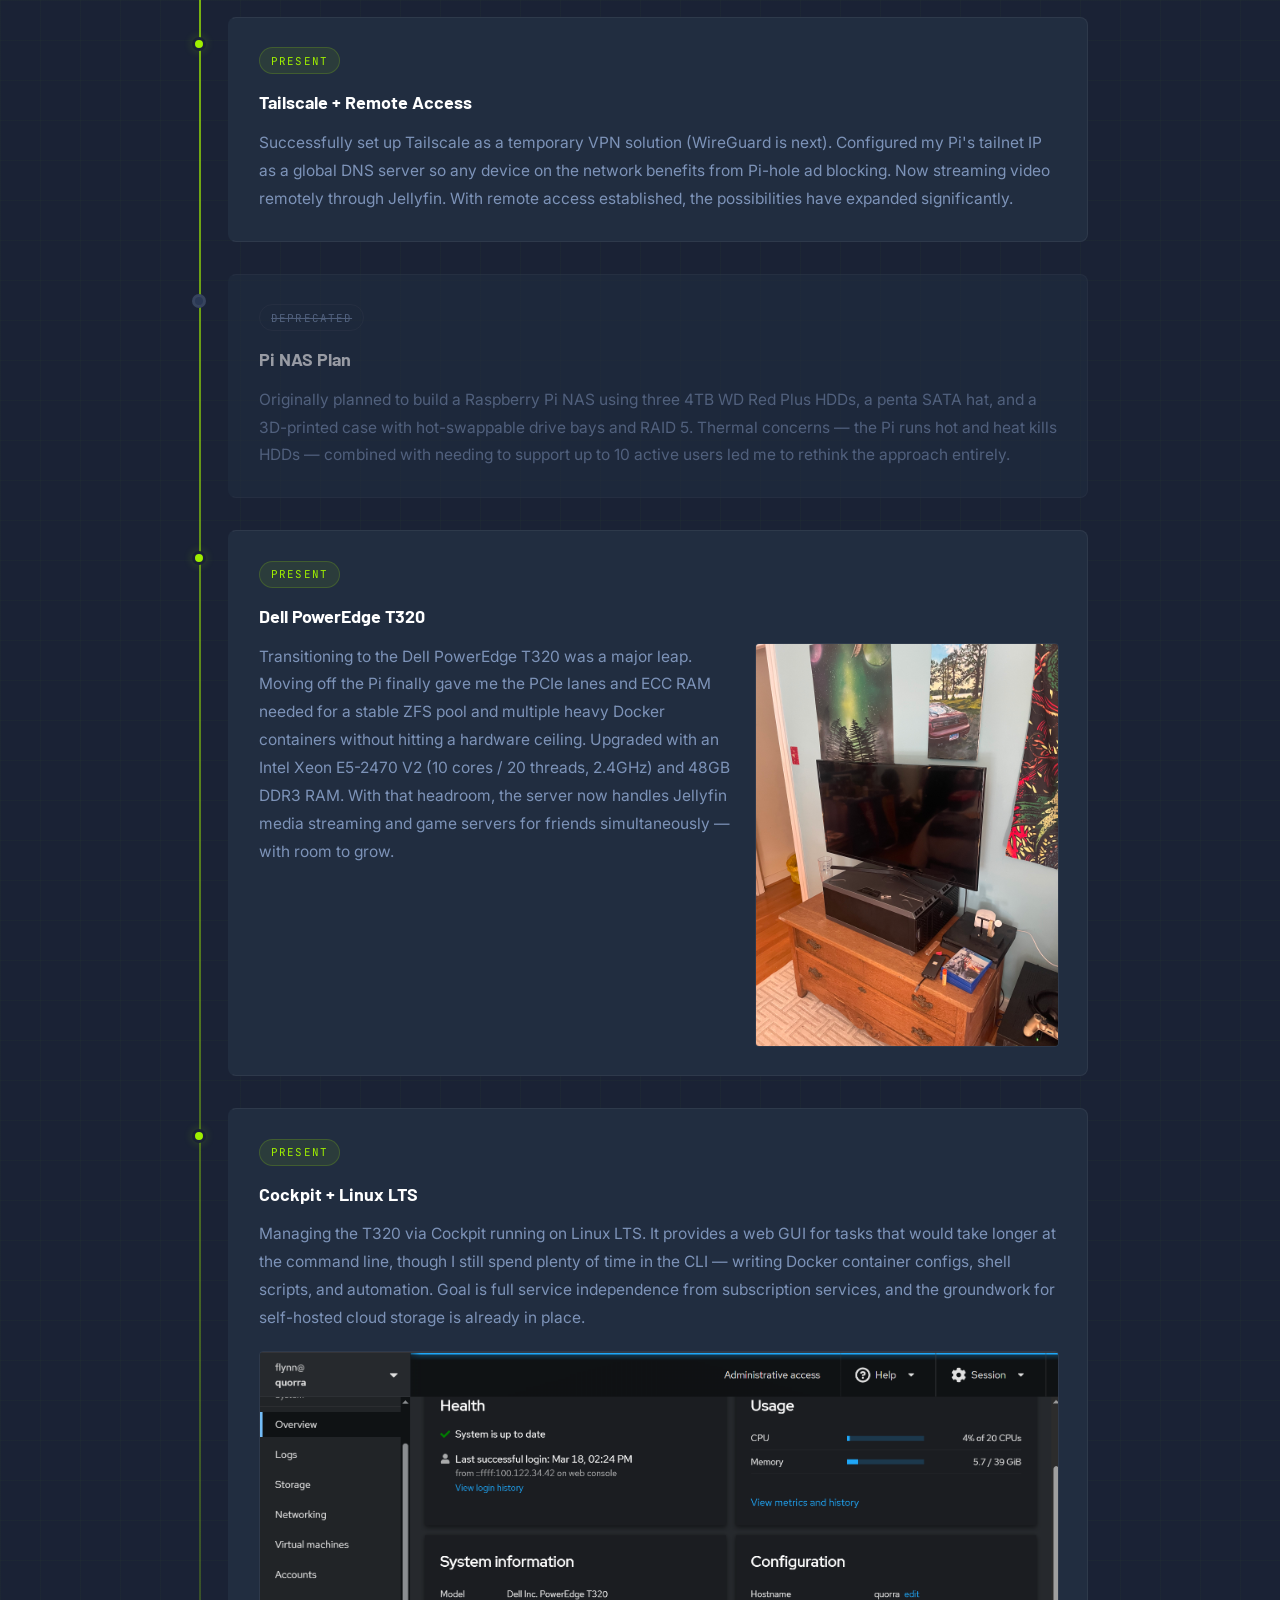
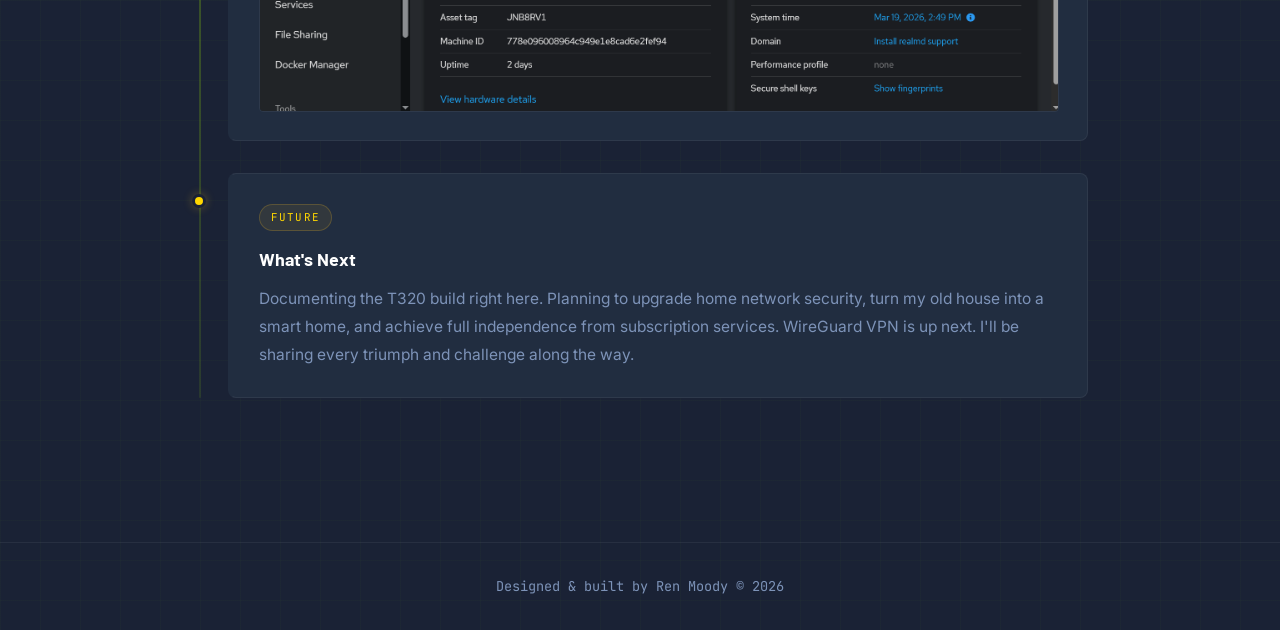
==== commit b497fe38: "Restyle to TryHackMe-inspired aesthetic - Switch accent from cyan to THM lime green (#9fef00) - Upda" ====
--- a/homelab.html
+++ b/homelab.html
@@ -16,7 +16,7 @@
                 <a href="index.html" class="back-link"><i class="fas fa-arrow-left"></i> Back</a>
                 <span class="name-label">Homelab</span>
             </div>
-            <p class="header-tagline">A running log of my self-hosting journey</p>
+            <p class="header-tagline"><span class="prompt">&gt;_</span> A running log of my self-hosting journey</p>
         </div>
     </header>
 
--- a/new_style.css
+++ b/new_style.css
@@ -1,23 +1,24 @@
-@import url('https://fonts.googleapis.com/css2?family=Syne:wght@400;600;700;800&family=DM+Sans:ital,opsz,wght@0,9..40,300;0,9..40,400;0,9..40,500;0,9..40,600;1,9..40,300&family=JetBrains+Mono:wght@400;500&display=swap');
+@import url('https://fonts.googleapis.com/css2?family=Barlow:wght@400;500;600;700;800&family=Inter:wght@300;400;500;600&family=JetBrains+Mono:wght@400;500&display=swap');
 
 /* ============ TOKENS ============ */
 :root {
-    --bg:             #080d18;
-    --surface:        #0e1525;
-    --surface-hi:     #141d30;
-    --border:         rgba(255, 255, 255, 0.07);
-    --border-hi:      rgba(34, 211, 238, 0.28);
-    --text:           #dde4f0;
-    --text-muted:     #7b8fab;
-    --accent:         #22d3ee;
-    --accent-dim:     rgba(34, 211, 238, 0.1);
-    --accent-glow:    rgba(34, 211, 238, 0.22);
-    --green:          #34d399;
-    --yellow:         #fbbf24;
-    --radius:         14px;
-    --radius-sm:      8px;
-    --font-display:   'Syne', sans-serif;
-    --font-body:      'DM Sans', sans-serif;
+    --bg:             #1a2235;
+    --surface:        #212d40;
+    --surface-hi:     #2a3854;
+    --border:         rgba(255, 255, 255, 0.06);
+    --border-hi:      rgba(159, 239, 0, 0.45);
+    --text:           #c8d4e3;
+    --text-muted:     #7d93b8;
+    --accent:         #9fef00;
+    --accent-dim:     rgba(159, 239, 0, 0.08);
+    --accent-glow:    rgba(159, 239, 0, 0.2);
+    --green:          #9fef00;
+    --yellow:         #ffd700;
+    --red:            #ff4f4f;
+    --radius:         8px;
+    --radius-sm:      4px;
+    --font-display:   'Barlow', sans-serif;
+    --font-body:      'Inter', sans-serif;
     --font-mono:      'JetBrains Mono', monospace;
 }
 
@@ -33,8 +34,10 @@
 body {
     font-family: var(--font-body);
     background-color: var(--bg);
-    background-image: radial-gradient(rgba(34, 211, 238, 0.035) 1px, transparent 1px);
-    background-size: 28px 28px;
+    background-image:
+        linear-gradient(rgba(159, 239, 0, 0.025) 1px, transparent 1px),
+        linear-gradient(90deg, rgba(159, 239, 0, 0.025) 1px, transparent 1px);
+    background-size: 40px 40px;
     color: var(--text);
     line-height: 1.7;
     -webkit-font-smoothing: antialiased;
@@ -69,7 +72,7 @@
     transform: translateX(-50%);
     width: 640px;
     height: 220px;
-    background: radial-gradient(ellipse at center, rgba(34, 211, 238, 0.08) 0%, transparent 70%);
+    background: radial-gradient(ellipse at center, rgba(159, 239, 0, 0.07) 0%, transparent 70%);
     pointer-events: none;
 }
 
@@ -92,7 +95,7 @@
     font-size: clamp(1.9rem, 5vw, 3.2rem);
     font-weight: 800;
     letter-spacing: -0.02em;
-    background: linear-gradient(135deg, #ffffff 0%, var(--accent) 100%);
+    background: linear-gradient(135deg, #ffffff 30%, var(--accent) 100%);
     -webkit-background-clip: text;
     -webkit-text-fill-color: transparent;
     background-clip: text;
@@ -105,10 +108,10 @@
     font-weight: 500;
     text-transform: uppercase;
     letter-spacing: 0.09em;
-    color: var(--green);
-    background: rgba(52, 211, 153, 0.1);
-    border: 1px solid rgba(52, 211, 153, 0.25);
-    border-radius: 50px;
+    color: var(--bg);
+    background: var(--green);
+    border: 1px solid var(--green);
+    border-radius: 4px;
     padding: 0.3rem 0.9rem;
     display: inline-flex;
     align-items: center;
@@ -122,7 +125,7 @@
     width: 6px;
     height: 6px;
     border-radius: 50%;
-    background: var(--green);
+    background: var(--bg);
     animation: pulse-dot 2.2s ease-in-out infinite;
     flex-shrink: 0;
 }
@@ -137,6 +140,13 @@
     font-size: 0.97rem;
     letter-spacing: 0.03em;
     margin-bottom: 1.6rem;
+    font-family: var(--font-mono);
+}
+
+.prompt {
+    color: var(--accent);
+    margin-right: 0.4rem;
+    user-select: none;
 }
 
 .header-nav {
@@ -276,7 +286,7 @@
     font-weight: 500;
     color: var(--accent);
     background: var(--accent-dim);
-    border: 1px solid rgba(34, 211, 238, 0.18);
+    border: 1px solid rgba(159, 239, 0, 0.18);
     padding: 0.25rem 0.8rem;
     border-radius: 50px;
     white-space: nowrap;
@@ -308,6 +318,7 @@
     gap: 1rem;
     background: var(--surface);
     border: 1px solid var(--border);
+    border-left: 3px solid transparent;
     border-radius: var(--radius);
     padding: 1.25rem 1.5rem;
     text-decoration: none;
@@ -316,7 +327,8 @@
 
 .contact-card:hover {
     border-color: var(--border-hi);
-    box-shadow: 0 0 0 1px var(--border-hi), 0 6px 24px rgba(34, 211, 238, 0.07);
+    border-left-color: var(--accent);
+    box-shadow: 0 6px 24px rgba(159, 239, 0, 0.07);
     transform: translateY(-2px);
 }
 
@@ -329,12 +341,13 @@
 }
 
 .contact-card--resume i {
-    color: #f87171;
+    color: var(--red);
 }
 
 .contact-card--resume:hover {
-    border-color: rgba(248, 113, 113, 0.35);
-    box-shadow: 0 0 0 1px rgba(248, 113, 113, 0.35), 0 6px 24px rgba(248, 113, 113, 0.06);
+    border-left-color: var(--red) !important;
+    border-color: rgba(255, 79, 79, 0.3);
+    box-shadow: 0 6px 24px rgba(255, 79, 79, 0.06);
 }
 
 .contact-card div {
@@ -455,11 +468,11 @@
 .section-title::after {
     content: '';
     display: block;
-    width: 36px;
+    width: 48px;
     height: 3px;
     background: var(--accent);
     margin-top: 0.5rem;
-    border-radius: 2px;
+    border-radius: 0;
 }
 
 /* ============ PROJECTS ============ */
@@ -469,6 +482,7 @@
     scroll-margin-top: 180px;
     background: var(--surface);
     border: 1px solid var(--border);
+    border-left: 3px solid transparent;
     border-radius: var(--radius);
     padding: 2rem;
     margin-bottom: 1.5rem;
@@ -479,8 +493,9 @@
 .project:hover,
 .project.active-project {
     border-color: var(--border-hi);
-    box-shadow: 0 0 0 1px var(--border-hi), 0 8px 32px rgba(34, 211, 238, 0.07);
-    transform: translateY(-3px);
+    border-left-color: var(--accent);
+    box-shadow: 0 8px 32px rgba(159, 239, 0, 0.07);
+    transform: translateY(-2px);
 }
 
 .project-header {
@@ -498,7 +513,7 @@
     letter-spacing: 0.09em;
     color: var(--accent);
     background: var(--accent-dim);
-    border: 1px solid rgba(34, 211, 238, 0.18);
+    border: 1px solid rgba(159, 239, 0, 0.18);
     padding: 0.2rem 0.75rem;
     border-radius: 50px;
     white-space: nowrap;
@@ -593,7 +608,7 @@
     top: 8px;
     bottom: 0;
     width: 2px;
-    background: linear-gradient(to bottom, var(--accent) 0%, rgba(34, 211, 238, 0.1) 100%);
+    background: linear-gradient(to bottom, var(--accent) 0%, rgba(159, 239, 0, 0.1) 100%);
     border-radius: 2px;
 }
 
@@ -628,6 +643,7 @@
 .timeline-card {
     background: var(--surface);
     border: 1px solid var(--border);
+    border-left: 3px solid transparent;
     border-radius: var(--radius);
     padding: 1.75rem;
     transition: border-color 0.3s ease, box-shadow 0.3s ease;
@@ -635,7 +651,8 @@
 
 .timeline-card:hover {
     border-color: var(--border-hi);
-    box-shadow: 0 4px 24px rgba(34, 211, 238, 0.05);
+    border-left-color: var(--accent);
+    box-shadow: 0 4px 24px rgba(159, 239, 0, 0.05);
 }
 
 .deprecated-card {
@@ -668,7 +685,7 @@
 .timeline-label.present {
     color: var(--accent);
     background: var(--accent-dim);
-    border: 1px solid rgba(34, 211, 238, 0.18);
+    border: 1px solid rgba(159, 239, 0, 0.18);
 }
 
 .timeline-label.deprecated {
@@ -724,6 +741,7 @@
     display: block;
     object-fit: cover;
 }
+
 
 .img {
     margin-top: 1.2rem;
